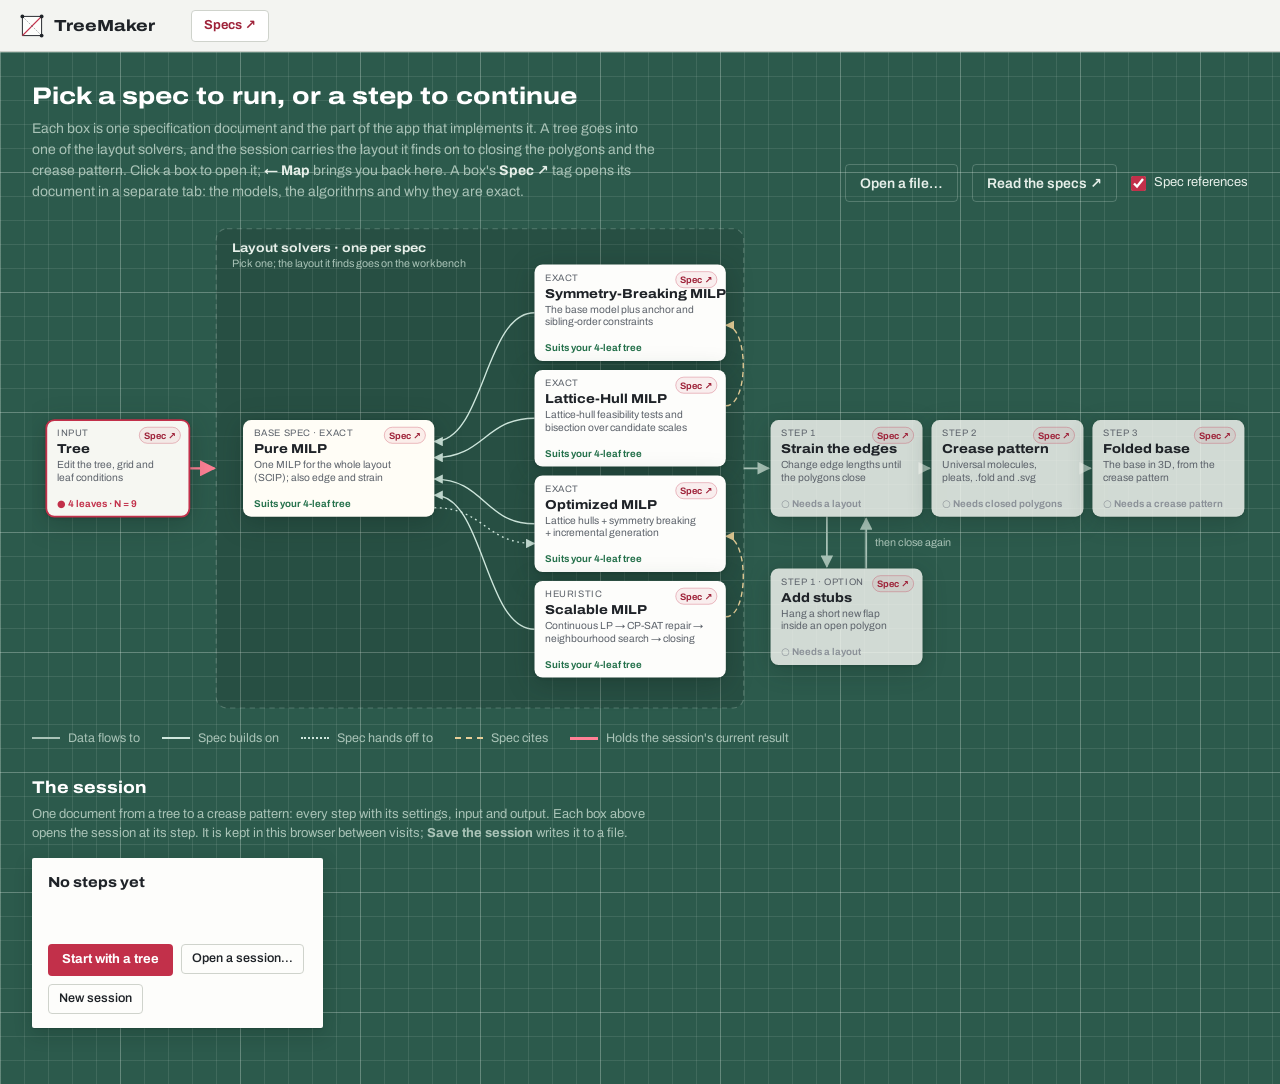
==== src/TreeMaker.Web/wwwroot/index.html @ 070b5aca "Session steps: go back to a result, delete this and below, red no-progress, status on the step cards" ====
<!doctype html>
<html lang="en">
<head>
  <meta charset="utf-8">
  <meta name="viewport" content="width=device-width, initial-scale=1">
  <title>TreeMaker</title>
  <link rel="preconnect" href="https://fonts.googleapis.com">
  <link rel="preconnect" href="https://fonts.gstatic.com" crossorigin>
  <link rel="stylesheet" href="https://fonts.googleapis.com/css2?family=Archivo:wdth,wght@62..125,400..800&display=swap">
  <link rel="stylesheet" href="styles.css?v=20261102o">
</head>
<body data-view="map">
  <!-- ───────────── Top bar: the way back to the map, and where you are ───────────── -->
  <header class="topbar">
    <a class="home" href="#/" title="Back to the map">
      <svg class="mark small" viewBox="0 0 40 40" aria-hidden="true">
        <path d="M4 4h32v32H4z" class="mark-sheet"/>
        <path d="M4 36L36 4" class="mark-crease"/>
        <path d="M4 4l16 16M36 36L20 20" class="mark-crease light"/>
        <circle cx="4" cy="4" r="3.2" class="mark-leaf"/>
        <circle cx="36" cy="36" r="3.2" class="mark-leaf"/>
        <circle cx="36" cy="4" r="3.2" class="mark-leaf"/>
      </svg>
      <span>TreeMaker</span>
    </a>
    <nav class="crumbs" aria-label="Where you are">
      <a id="backToMap" class="back" href="#/">← Map</a>
      <span id="crumbNode" class="crumb-node"></span>
      <a id="crumbSpec" class="spec-link" target="treemaker-specs" hidden>Spec ↗</a>
    </nav>
    <div id="shelf" class="shelf" hidden></div>
    <a id="specsButton" class="specs-button" href="docs.html#/" target="treemaker-specs" title="The specification documents, in their own tab">Specs ↗</a>
  </header>

  <!-- ───────────── The map: every spec and step; pick one ───────────── -->
  <main id="mapView" class="map-view">
    <div class="map-head">
      <div>
        <h1>Pick a spec to run, or a step to continue</h1>
        <p>Each box is one specification document and the part of the app that implements it. A tree goes into one of the layout solvers, and the session carries the layout it finds on to closing the polygons and the crease pattern. Click a box to open it; <b>← Map</b> brings you back here. A box's <b>Spec ↗</b> tag opens its document in a separate tab: the models, the algorithms and why they are exact.</p>
      </div>
      <div class="map-tools">
        <button id="mapOpen" type="button" class="on-mat">Open a file…</button>
        <a id="mapSpecs" class="on-mat button-like" href="docs.html#/" target="treemaker-specs">Read the specs ↗</a>
        <label class="check on-mat-check"><input id="showRefs" type="checkbox" checked> Spec references</label>
      </div>
    </div>
    <div class="map-frame">
      <svg id="mapSvg" class="map-svg" viewBox="0 0 1360 560" role="group" aria-label="Map of the specs and steps"></svg>
    </div>
    <div class="map-legend">
      <span><i class="lg flow"></i>Data flows to</span>
      <span><i class="lg build"></i>Spec builds on</span>
      <span><i class="lg hand"></i>Spec hands off to</span>
      <span><i class="lg cite"></i>Spec cites</span>
      <span><i class="lg held"></i>Holds the session's current result</span>
    </div>
    <section class="bench" aria-labelledby="benchTitle">
      <div class="bench-head">
        <h2 id="benchTitle">The session</h2>
        <p>One document from a tree to a crease pattern: every step with its settings, input and output. Each box above opens the session at its step. It is kept in this browser between visits; <b>Save the session</b> writes it to a file.</p>
      </div>
      <div id="benchCards" class="bench-cards"></div>
    </section>
  </main>

  <!-- ───────────── The workspace: one node of the map ───────────── -->
  <div id="workView" class="app session" hidden>
    <!-- The outline of the session: one line per step; the file holds them all. -->
    <aside class="panel outline-panel">
      <div class="outline">
        <p class="kicker">The session</p>
        <input id="docName" type="text" placeholder="Name this session" aria-label="Session name">
        <div class="row gap-s wrap">
          <button id="docSave" type="button" class="quiet small" title="Save every step, with its settings, input and output, as a .json session file">Save the session</button>
          <button id="stepOpenFile" type="button" class="quiet small" title="Open a session file, a layout file or a tree file (.json)">Open…</button>
          <button id="docNew" type="button" class="quiet small" title="Start a new session from the tree of step 1">New session</button>
        </div>
        <ol id="docOutline" class="outline-list"></ol>
        <p class="hint">Only the last step can be changed. To change an earlier one, delete the steps below it (“Delete this and below”).</p>
      </div>
    </aside>

    <!-- ───────────── The session: every step from the tree to the crease pattern, one document ───────────── -->
    <main class="mat">
      <div class="doc-head">
        <h2>From a tree to a crease pattern</h2>
        <p class="muted">Each step shows its settings, its input and its output (the tree beside the sheet). Earlier steps are frozen; the last one is live.</p>
      </div>
      <ol id="docSteps" class="doc-steps"></ol>

      <!-- The last step: its settings, its input and its live output. -->
      <section id="finalStep" class="doc-step final">
      <header class="brand node-head final-head">
        <span id="finalNo" class="doc-no"></span>
        <div>
          <p id="nodeKicker" class="kicker"></p>
          <h1 id="nodeTitle"></h1>
          <details class="about"><summary>About this step</summary><p id="nodeLede"></p></details>
          <p id="nodeSpec" class="node-spec"></p>
        </div>
        <span id="finalDelete" class="final-delete"></span>
      </header>
        <div id="finalInput" class="final-input"></div>
        <div class="final-config">
          <h3 class="part">Settings</h3>

      <!-- Base model settings: Pure MILP and Symmetry-Breaking MILP. -->
      <section class="block" data-nodes="pure sym">
        <h2>Model</h2>
        <div class="segmented" role="radiogroup" aria-label="Which model to solve">
          <label><input type="radio" name="stage" value="Scale" checked><span>Scale</span></label>
          <label><input type="radio" name="stage" value="Edge"><span>Edge</span></label>
          <label><input type="radio" name="stage" value="Strain"><span>Strain</span></label>
        </div>
        <p class="stage-note" data-for="Scale">Find the largest scale m at which every leaf pair fits. <span class="ref">C:1–C:4</span></p>
        <p class="stage-note" data-for="Edge" hidden>Hold the scale at m₀ and stretch the edges in S as far as they go. <span class="ref">Pure MILP C:5</span></p>
        <p class="stage-note" data-for="Strain" hidden>Reach a target scale m₀ by changing edge lengths as little as possible. <span class="ref">Pure MILP C:6, C:7</span></p>

        <div class="toggles sym-only" data-nodes="sym">
          <div class="toggle locked">
            <input type="checkbox" checked disabled aria-labelledby="symLabel">
            <span><b id="symLabel">Symmetry breaking</b> The anchor leaf in the triangle 0 ≤ y ≤ x ≤ N/2, and interchangeable siblings in order. Same m*, fewer equivalent layouts to search. <span class="ref">C:5, C:6</span></span>
          </div>
        </div>

        <div id="edgeParams" class="fields" hidden>
          <label class="check"><input id="autoScale" type="checkbox" checked> Solve for m* first and use it as m₀</label>
          <label class="field">Fixed scale m₀
            <input id="fixedScale" type="number" min="0" step="0.01" disabled placeholder="From the scale solve">
          </label>
        </div>

        <div id="strainParams" class="fields two" hidden>
          <label class="field">Target scale m₀
            <input id="targetScale" type="number" min="0" step="0.01" value="1.2">
          </label>
          <label class="field">Minimize
            <select id="strainObjective">
              <option value="TotalAbsolute">Total strain Σ|σₑ|</option>
              <option value="LargestAbsolute">Largest strain max|σₑ|</option>
            </select>
          </label>
          <label class="field">Lowest strain σ_min
            <input id="strainMin" type="number" min="-0.99" max="0" step="0.05" value="-0.5">
          </label>
          <label class="field">Highest strain σ_max
            <input id="strainMax" type="number" min="0" step="0.05" value="0.5">
          </label>
        </div>
      </section>

      <!-- Bisection with lattice hulls: Optimized MILP and Lattice-Hull MILP. -->
      <section class="block" data-nodes="optimized hull">
        <h2>Search</h2>
        <p class="stage-note">Finds the largest scale m* by bisection over the candidate scales, testing each with a small lattice-hull model. <span class="ref" id="searchRef">Sections 3 and 5</span></p>
        <h3>Optimizations</h3>
        <div class="toggles">
          <label class="toggle locked">
            <input type="checkbox" checked disabled>
            <span><b>Lattice hulls</b> One binary per hull side instead of one per offset. Always on. <span class="ref">§3</span></span>
          </label>
          <label class="toggle locked">
            <input type="checkbox" checked disabled>
            <span><b>Scale search</b> Bisection over the candidate scales. Always on. <span class="ref">§5</span></span>
          </label>
          <label class="toggle" id="optSymmetryRow">
            <input id="optSymmetry" type="checkbox" checked>
            <span><b>Symmetry breaking</b> Keep one of the 8 rotations and reflections, and one order of identical siblings. <span class="ref" id="optSymmetryRef">§4</span></span>
          </label>
          <label class="toggle">
            <input id="optPairs" type="checkbox" checked>
            <span><b>Pair generation</b> Start with likely-tight pairs; add others only when a layout breaks them. <span class="ref">§6</span></span>
          </label>
          <label class="toggle">
            <input id="optFacets" type="checkbox" checked>
            <span><b>Facet generation</b> Start each pair with an 8-sided inner polygon and grow it as needed. <span class="ref">§6</span></span>
          </label>
          <div class="toggle">
            <input id="optWindows" type="checkbox" checked aria-labelledby="optWindowsLabel">
            <span><b id="optWindowsLabel">Leaf windows</b> Try each test first with every leaf in a box around the last layout. <span class="ref">§6</span>
              <label class="inline-field">Half-width h <input id="optH" type="number" min="0" max="30" step="1" value="2"></label>
            </span>
          </div>
          <label class="toggle">
            <input id="optSeed" type="checkbox" checked>
            <span><b>Border seed</b> Start from leaves spread around the border in tree order, a known lower bound.</span>
          </label>
          <label class="toggle">
            <input id="optCompare" type="checkbox">
            <span><b>Compare with the base model</b> Also solve the base model, to check m* and compare time.</span>
          </label>
        </div>
      </section>

      <!-- The four-stage pipeline: Scalable MILP. -->
      <section class="block" data-nodes="scalable">
        <h2>Search</h2>
        <p class="stage-note">Four stages, each a small model. None of them proves optimality: the result is a good layout, and the only proved bound is m̄. <span class="ref">Sections 3–9</span></p>
        <h3>Stages</h3>
        <div class="toggles">
          <div class="toggle locked">
            <input type="checkbox" checked disabled aria-labelledby="optStage1Label">
            <span><b id="optStage1Label">1. Continuous layout</b> TreeMaker's scale optimization off the grid, by a sequence of LPs. Always on. <span class="ref">§3</span>
              <label class="inline-field">Starts <input id="optStarts" type="number" min="1" max="20" step="1" value="4"></label>
            </span>
          </div>
          <div class="toggle locked">
            <input type="checkbox" checked disabled aria-labelledby="optStage2Label">
            <span><b id="optStage2Label">2. Round and repair</b> The largest scale where a CP-SAT model with every leaf near its rounded point has a layout. Always on. <span class="ref">§5</span>
              <label class="inline-field">Half-width h <input id="optRepairH" type="number" min="1" max="4" step="1" value="1"></label>
            </span>
          </div>
          <div class="toggle">
            <input id="optLns" type="checkbox" checked aria-labelledby="optLnsLabel">
            <span><b id="optLnsLabel">3. Neighbourhood search</b> Aim a little higher; free the leaves that collide there and re-solve. <span class="ref">§6</span>
              <label class="inline-field">Half-width <input id="optLnsH" type="number" min="1" max="6" step="1" value="3"></label>
            </span>
          </div>
          <label class="toggle">
            <input id="optSubtrees" type="checkbox" checked>
            <span><b>Subtree neighbourhoods</b> Also free a whole subtree at a time (the optional decomposition). <span class="ref">§6</span></span>
          </label>
          <label class="toggle">
            <input id="optTight" type="checkbox" checked>
            <span><b>4a. Most tight pairs</b> At the final scale, move leaves by one step to make the most pairs tight, boundary first. <span class="ref">§7</span></span>
          </label>
          <div class="toggle">
            <input id="optClose" type="checkbox" checked aria-labelledby="optCloseLabel">
            <span><b id="optCloseLabel">4b. Close with moving leaves</b> Change edge lengths to close the polygons while leaves may still move one step. <span class="ref">§8</span>
              <label class="inline-field">σ from <input id="optStrainMin" type="number" min="-0.9" max="0" step="0.05" value="-0.3"></label>
              <label class="inline-field">to <input id="optStrainMax" type="number" min="0" max="2" step="0.05" value="0.3"></label>
            </span>
          </div>
        </div>
      </section>

      <section class="block" data-nodes="pure sym hull optimized scalable">
        <details class="solver">
          <summary>Solver settings <span id="solverSummary" class="muted">1% gap, 60 s limit</span></summary>
          <div class="fields three">
            <label class="field">Time limit (s)
              <input id="timeLimit" type="number" min="0" step="1" value="60" placeholder="None">
            </label>
            <label class="field" id="gapField">Relative gap
              <input id="relativeGap" type="number" min="0" step="any" value="0.01">
            </label>
            <label class="field">Threads
              <input id="threads" type="number" min="1" step="1" placeholder="Auto">
            </label>
          </div>
        </details>
      </section>

      <section id="whichBlock" class="block move-block" data-nodes="pure sym hull optimized scalable" hidden>
        <h2>Which leaves</h2>
            <fieldset class="which">
              <legend>Which leaves</legend>
              <label><input type="radio" name="solveWhich" value="all" checked> <b>Solve all leaves</b>, starting from this layout</label>
              <p id="solveWarning" class="warning" hidden>⚠ Solving all leaves can move every leaf. It may make large changes and throw away refinements from earlier steps: where stubs were put, and lengths found by closing.</p>
              <label><input type="radio" name="solveWhich" value="stubs"> <b>Solve just the stubs</b></label>
              <p id="solveStubsNote" class="btn-note"></p>
            </fieldset>
      </section>
      <section class="block move-block" data-nodes="close">
        <h2>Strain the edges</h2>
            <p id="closeValidNote" class="crease-note good" hidden>Every polygon is already valid: nothing to close.</p>
            <div class="close-ways">
              <div class="close-way">
                <h4>Automatic <span class="muted">(recommended)</span></h4>
                <button id="docAuto" type="button" class="primary small-primary ">Find the smallest strain</button>
                <p class="btn-note">Searches for the smallest strain bound ±s that closes every polygon, and strains the edges by it. The leaves and the scale stay; only edge lengths change. <span class="ref" data-doc="closing">A:4</span></p>
              </div>
              <div class="close-or" aria-hidden="true">or</div>
              <div class="close-way">
                <h4>Within bounds you choose</h4>
                <div class="row gap-s">
                  <label class="field">Lowest σ_min <input id="docStrainMin" type="number" min="-0.99" max="0" step="0.05" value="-0.3"></label>
                  <label class="field">Highest σ_max <input id="docStrainMax" type="number" min="0" step="0.05" value="0.3"></label>
                </div>
                <button id="docBounds" type="button" class="quiet small ">Strain within these bounds</button>
                <p class="btn-note">Makes as many pairs tight as these bounds allow, hull sides first. Some polygons may stay open. <span class="ref" data-doc="closing">A:2</span></p>
              </div>
            </div>
            <div class="strain-run">
              <label class="inline-field" title="Each closing solve is a MILP; on big trees the search makes several, so each is given this long">Time limit per closing solve (s) <input id="docStrainLimit" type="number" min="1" step="1" value="20"></label>
              <span id="strainProgress" class="strain-progress" aria-live="polite"></span>
              <button id="strainCancel" type="button" class="quiet small" hidden>Cancel</button>
            </div>
                </section>
      <section class="block move-block stub-block" data-nodes="stubs">
        <h2>Add stubs</h2>
        <p class="btn-note">A stub is a short new flap whose leaf sits inside an open polygon, on a grid point where every pair still fits. The best are tight, or nearly, to three leaves around them, so they split the polygon. Pick a region and a proposal, or click the sheet or a joint on the tree. <span class="ref" data-doc="closing">Section 10</span></p>
        <p id="stubCount" class="stub-count"></p>
        <div class="stub-actions">
          <button id="addStub" type="button" class="primary small-primary" disabled>Add this stub</button>
          <button id="stubEvery" type="button" class="quiet small" title="Adds the best stub that splits a polygon, checks the polygons again, and repeats while one does (up to six)">Add the best stub to each open region</button>
          <button id="removeStub" type="button" class="quiet small" hidden>Remove the last stub</button>
          <button id="bestStub" type="button" class="quiet small" hidden>Best stub here</button>
          <span id="stubName" hidden></span>
        </div>
        <p id="stubState" class="stub-state"></p>
        <div id="stubRegions" class="stub-regions"></div>
        <div id="stubFacts" class="stub-options"></div>
      </section>
      <section class="block move-block" data-nodes="creases">
        <h2>Build the crease pattern</h2>
            <div class="pleat-row">
              <label class="check"><input id="docPleatOn" type="checkbox"> Pleat the flaps to reduce the base's height</label>
              <label class="inline-field">to height (grid units) <input id="docPleatHeight" type="number" min="0.05" step="0.25" value="1" disabled></label>
            </div>
            <button id="docBuild" type="button" class="primary small-primary " disabled>Build the crease pattern</button>
            <p id="docBuildNote" class="btn-note"></p>
            <p class="btn-note">Fills every polygon with Lang's universal molecule (ridges, hinges, gussets), then folds it and checks every facet; the folded base shows below. <span class="ref" data-doc="crease">A:1</span></p>
                </section>
        </div>
      <div class="toolbar">
        <div id="analysis" class="analysis" aria-live="polite"></div>
        <div class="run">
          <span id="status" class="status" role="status">Ready</span>
          <button id="cancel" class="on-mat" type="button" disabled>Cancel</button>
          <button id="solve" class="solve" type="button">Solve <kbd>Ctrl ↵</kbd></button>
        </div>
      </div>
      <div id="analysisError" class="mat-error" hidden></div>

      <!-- Steps: nothing to start from yet. -->
      <section id="needCard" class="slip wide need" hidden>
        <h2 id="needTitle"></h2>
        <p id="needText"></p>
        <div id="needActions" class="row gap-s wrap"></div>
      </section>

        <div class="final-output">
          <h3 id="outputLabel" class="part">Output</h3>
      <div class="stage-area" id="stageArea">
        <!-- One widget: the tree and the sheet side by side, sharing what is selected (linked.js). -->
        <div class="duo">
        <section class="duo-pane duo-tree" aria-label="The tree">
            <div class="block-head">
              <h2>Tree</h2>
              <div class="row gap-s">
                <select id="preset" aria-label="Load a preset tree">
                  <option value="">Load a preset</option>
                  <option value="example">Running example from the specs</option>
                  <option value="star4">Star, 4 equal legs</option>
                  <option value="star5">Star, 5 equal legs</option>
                  <option value="bird">Bird-base–like, 6 leaves (centipede, 3 leg pairs), mirrored</option>
                  <option value="caterpillar">Caterpillar, 6 leaves</option>
                  <option value="centipede2">Centipede, 2 leg pairs (6 nodes), mirrored</option>
                  <option value="centipede4">Centipede, 4 leg pairs (12 nodes), mirrored</option>
                  <option value="centipede5">Centipede, 5 leg pairs (15 nodes), mirrored</option>
                  <option value="centipede6">Centipede, 6 leg pairs (18 nodes), mirrored</option>
                  <option value="centipede8">Centipede, 8 leg pairs (24 nodes), mirrored</option>
                  <option value="beetle">Beetle, 9 leaves (13 nodes), mirrored</option>
                  <option value="deer">Deer with antlers, 12 leaves (17 nodes), mirrored</option>
                  <option value="dragon">Dragon with wings, 14 leaves (19 nodes), mirrored</option>
                  <option value="scorpion">Scorpion, 13 leaves (23 nodes), mirrored</option>
                  <option value="centipede">Centipede with antennae and tail, 18 leaves (25 nodes), mirrored</option>
                  <option value="random25">Random tree, 25 leaves</option>
                  <option value="random50">Random tree, 50 leaves</option>
                  <option value="random100">Random tree, 100 leaves</option>
                </select>
                <button id="clearTree" class="quiet" type="button">Clear</button>
                <button id="openFile" class="quiet" type="button" title="Open a tree file or a solved layout file (.json)">Open…</button>
                <button id="saveTree" class="quiet" type="button" title="Save this tree as a .json tree file">Save tree</button>
              </div>
            </div>
            <div class="tree-stage">
              <div class="tree-tools">
                <span class="chip-label">Drag in</span>
                <button type="button" class="drag-chip" data-chip="leaf" title="Drop on a vertex to add a leaf there, or on an edge to branch from its midpoint"><i class="dot leaf"></i>Leaf</button>
                <button type="button" class="drag-chip" data-chip="joint" title="Drop on an edge to split it in two"><i class="dot"></i>Joint</button>
                <label class="inline-field grid-n" title="The sheet is an N × N grid">Grid N <input id="gridSize" type="number" min="1" max="60" step="1" value="9"></label>
                <span class="spacer"></span>
                <label class="layer" title="A circle round each leaf, of the sheet's radius m·ℓ"><input id="treeCircles" type="checkbox" checked> Leaf circles</label>
                <button id="tidyTree" type="button" class="quiet small" title="Lay the tree out again automatically">Tidy</button>
                <button id="expandTree" type="button" class="quiet small" aria-expanded="false">Enlarge</button>
              </div>
              <svg id="treeView" class="tree-view" role="img" aria-label="Tree editor"></svg>
              <details class="tree-help-box"><summary>How to edit the tree</summary><p id="treeHelp" class="tree-help">Drag vertices to move them, or onto another vertex to re-attach. Click a leaf to pin it to an edge, a corner or the axis, or to mirror it with another leaf. Click a length to edit it, double-click a vertex to rename it.</p></details>
              <div id="treeMessage" class="tree-message" role="status" hidden></div>
              <p id="treeConditions" class="tree-conditions"></p>
              <details class="edge-table">
                <summary>Edit as a table</summary>
                <table class="edges">
                  <thead><tr><th>From</th><th>To</th><th>Length ℓₑ</th><th><abbr title="Stretch set S, used by edge optimization">In S</abbr></th><th><span class="sr">Remove</span></th></tr></thead>
                  <tbody id="edgeRows"></tbody>
                </table>
                <div class="row gap-s add-row">
                  <button id="addEdge" class="quiet" type="button">Add edge</button>
                  <span class="divider" aria-hidden="true"></span>
                  <button id="addLeaf" class="quiet" type="button">Add leaf to</button>
                  <select id="leafParent" aria-label="Vertex the new leaf attaches to"></select>
                </div>
              </details>
              <details class="model-size" aria-live="polite" data-nodes="pure sym hull optimized scalable">
                <summary>Model size <span id="sizeNote" class="muted">known before solving</span></summary>
                <div id="sizeBreakdown" class="size-breakdown"></div>
              </details>
            </div>
            <div id="treeBackdrop" class="tree-backdrop"></div>
            <div id="treeError" class="error" hidden></div>
        </section>
        <figure id="resultCard" class="sheet-wrap duo-pane">
          <div class="layer-bar" role="group" aria-label="What the sheet shows">
            <span class="layer-label">Show</span>
            <label class="layer"><input id="showCircles" type="checkbox" checked> Leaf circles</label>
            <label class="layer"><input id="showAllPairs" type="checkbox"> Every pair</label>
            <label class="layer" data-layer="polygons" hidden><input id="showPolygons" type="checkbox" checked> Polygons</label>
            <label class="layer" data-layer="creases" hidden><input id="showCreases" type="checkbox" checked> Creases</label>
          </div>
          <div class="sheet">
            <svg id="layoutView" class="layout-view" role="img" aria-label="Leaf layout on the grid"></svg>
            <div id="emptySheet" class="empty">
              <p>The leaves land here.</p>
              <p class="muted">Press Solve to place them on the grid.</p>
            </div>
          </div>
          <figcaption class="sheet-controls">
            <button id="saveLayout" type="button" class="on-mat small" disabled title="Save this layout, its scale and edge lengths as a .json layout file">Save layout</button>
            <label id="startRow" class="check" hidden><input id="useStart" type="checkbox" checked> Start the solve from the previous step's layout<span id="startNote" class="muted"></span></label>
            <details class="sheet-key">
              <summary>Key</summary>
            <span class="key"><i class="k-tight"></i>At minimum spacing</span>
            <span class="key"><i class="k-loose"></i>Has slack</span>
            <span id="polyKeys" class="poly-keys" hidden>
              <span class="key"><i class="k-path"></i>Tight path</span>
              <span class="key"><i class="k-face"></i>Valid polygon</span>
              <span class="key"><i class="k-missing"></i>Side to make tight</span>
              <span class="key"><i class="k-open"></i>Needs closing</span>
            </span>
            </details>
            <p id="polyTodo" class="poly-todo" hidden></p>
          </figcaption>
        </figure>
        </div>

      </div>

      <details id="moreResults" class="more-results">
        <summary>Details <span class="muted">the solver's metrics, leaf pairs, traces and edge lengths</span></summary>
        <div class="more-grid">
        <section id="metricsCard" class="slip readout" hidden>
          <div id="metrics" class="metrics"></div>
          <div id="messages"></div>
        </section>
        <section id="traceCard" class="slip wide" hidden>
          <h2><span id="traceTitle"></span> <span id="traceSub" class="muted"></span></h2>
          <svg id="ladder" class="ladder" role="img" aria-label="Trial scales"></svg>
          <div id="ladderKey" class="ladder-key"></div>
          <div class="table-wrap"><table id="traceTable" class="data"></table></div>
          <details class="rounds" id="roundsBox">
            <summary>Every solve <span id="roundCount" class="muted"></span></summary>
            <div class="table-wrap"><table id="roundTable" class="data"></table></div>
          </details>
        </section>
        <section id="pairsCard" class="slip" hidden>
          <h2>Leaf pairs <span id="pairsNote" class="muted">tightest first</span></h2>
          <div class="table-wrap"><table id="pairsTable" class="data"></table></div>
        </section>
        <section id="hullCard" class="slip" hidden>
          <h2 id="hullTitle"></h2>
          <label class="field hull-pick" id="hullPick">Leaf pair <select id="hullPair"></select></label>
          <svg id="hullView" class="hull-view" role="img" aria-label="Hull or continuous layout view"></svg>
          <div id="hullKey" class="hull-key"></div>
          <p id="hullNote" class="hull-note"></p>
        </section>
        <section id="edgesCard" class="slip" hidden>
          <h2>Edge lengths</h2>
          <div class="table-wrap"><table id="edgesTable" class="data"></table></div>
        </section>
        </div>
      </details>
      <div class="tables">
        <section id="creaseCard" class="slip wide crease" hidden>
          <div class="crease-head">
            <h2>Toward a crease pattern</h2>
            <span id="creaseStatus" class="crease-status"></span>
          </div>
          <p class="crease-lede">A crease pattern needs the tight paths to divide the leaves' outline into convex polygons with no leaf inside. Three steps, in order:</p>
          <div class="crease-check crease-step" data-step="1">
            <h3><span class="step-no">1</span> Check the layout <span id="stepCheckState" class="step-state"></span></h3>
            <p class="hint">Runs by itself after every solve. The sheet above marks what still needs closing: dashed red for hull sides that aren't tight paths yet, hatching for polygons that aren't valid and for outline not yet covered.</p>
            <p id="creaseSummary" class="crease-summary"></p>
            <ul id="creaseIssues" class="crease-issues"></ul>
            <div class="crease-controls">
              <div id="creaseViews" class="crease-views" hidden role="group" aria-label="Which edge lengths the polygons use">
                <button type="button" class="quiet small" data-view="before" aria-pressed="true" title="The polygons with the edge lengths the layout was solved with">Solver's lengths</button>
                <button type="button" class="quiet small" data-view="after" aria-pressed="false" title="The polygons with the strained edge lengths that closing found; the leaves stay put">Closed lengths</button>
                <span class="btn-note">Same leaves, two sets of edge lengths: the solver's, or the strained ones closing found. Step 3 builds from the one shown.</span>
              </div>
            </div>
          </div>
          <div class="crease-complete crease-step" data-step="2">
            <h3><span class="step-no">2</span> Close the polygons <span id="stepCloseState" class="step-state"></span></h3>
            <p class="hint">Keeps every leaf where it is and the scale fixed, and stretches or shrinks edges (strain σ) until the open pairs become tight paths. Choose one way.</p>
            <p id="closeSkip" class="crease-note good" hidden>Nothing to close: every polygon is already valid. Go on to step 3.</p>
            <div class="close-ways">
              <div class="close-way">
                <h4>Automatic <span class="muted">(recommended)</span></h4>
                <button id="findStrain" type="button" class="primary small-primary">Find the strain needed and close</button>
                <p class="btn-note">Searches for the smallest strain bound ±s that closes every polygon, closes them with it, and fills in the bounds on the right.</p>
              </div>
              <div class="close-or" aria-hidden="true">or</div>
              <div class="close-way">
                <h4>Within bounds you choose</h4>
                <div class="row gap-s">
                  <label class="field">Lowest σ_min <input id="strainMinC" type="number" min="-0.99" max="0" step="0.05" value="-0.3"></label>
                  <label class="field">Highest σ_max <input id="strainMaxC" type="number" min="0" step="0.05" value="0.3"></label>
                </div>
                <button id="completeButton" type="button" class="quiet small">Close within these bounds</button>
                <p class="btn-note">Makes as many pairs tight as these bounds allow, hull sides first, then the least total strain. Some polygons may stay open if the bounds are too tight.</p>
              </div>
            </div>
            <div id="completionOut"></div>
          </div>
          <div class="crease-build crease-step" data-step="3">
            <h3><span class="step-no">3</span> Build the crease pattern <span id="stepBuildState" class="step-state"></span></h3>
            <p class="hint"><span id="creaseLengths"></span></p>
            <div class="pleat-row">
              <label class="check"><input id="pleatOn" type="checkbox"> Pleat the flaps to reduce the base's height</label>
              <label class="inline-field">to height (grid units) <input id="pleatHeight" type="number" min="0.05" step="0.25" value="1" disabled></label>
              <span class="hint">Alternating valley and mountain folds along elevation contours; 1 grid unit gives box-pleating-style pleats.</span>
            </div>
            <div class="row gap-s wrap">
              <button id="buildCreases" type="button" class="primary small-primary" disabled>Build the crease pattern</button>
              <button id="downloadFold" type="button" class="quiet small" disabled>Download .fold</button>
              <button id="downloadSvg" type="button" class="quiet small" disabled>Download .svg</button>
            </div>
            <p class="btn-note">Fills every polygon with Lang's universal molecule (ridges where the polygon shrinks, hinges at the tree's internal nodes, gussets where it splits), then folds the result and checks every facet.</p>
            <div id="creaseOut"></div>
          </div>
        </section>
        <section id="foldCard" class="slip wide fold" hidden>
          <div class="crease-head">
            <h2>Folded base</h2>
            <span class="muted">Every facet stands over its tree edge, at its height above the axis</span>
          </div>
          <div class="fold-tools">
            <button id="foldThree" type="button" class="quiet small">Three-quarter</button>
            <button id="foldTop" type="button" class="quiet small">From above</button>
            <button id="foldSide" type="button" class="quiet small">From the side</button>
            <label class="check"><input id="foldXray" type="checkbox" checked> X-ray</label>
            <span class="hint">Drag to turn.</span>
          </div>
          <canvas id="foldCanvas" class="fold-canvas" aria-label="The folded base in 3D"></canvas>
          <p id="foldNote" class="hint"></p>
        </section>
      </div>
        </div>
        <div id="finalNotes" class="final-notes"></div>
      </section>

      <!-- What can follow the last step. -->
      <section id="nextMenu" class="next-menu" hidden>
        <h2>Next step</h2>
        <p id="nextIntro" class="muted"></p>
        <div id="nextMoves" class="next-moves"></div>
      <!-- Tree node: which solver to send the tree to. -->
      <section id="pickCard" class="slip wide pick" hidden>
        <h2>Send this tree to a layout solver</h2>
        <p class="hint">Each solver is one spec. The faster ones handle bigger trees; the exact ones prove the best scale.</p>
        <div id="pickList" class="pick-list"></div>
      </section>

      </section>
    </main>
  </div>

  <input id="fileInput" type="file" accept=".json,application/json" hidden>

  <script src="nodes.js?v=20261102o"></script>
  <script src="workbench.js?v=20261102o"></script>
  <script src="tree-editor.js?v=20261102o"></script>
  <script src="polygons.js?v=20261102o"></script>
  <script src="stubs.js?v=20261102o"></script>
  <script src="workflow.js?v=20261102o"></script>
  <script src="linked.js?v=20261102o"></script>
  <script src="folded.js?v=20261102o"></script>
  <script src="files.js?v=20261102o"></script>
  <script src="solvers.js?v=20261102o"></script>
  <script src="map.js?v=20261102o"></script>
  <script src="specs.js?v=20261102o"></script>
  <script src="app.js?v=20261102o"></script>
</body>
</html>
---- src/TreeMaker.Web/wwwroot/styles.css ----
/* TreeMaker — paper on a cutting mat.
   The map is the mat with one slip of paper per spec and step. In a node, the sidebar is the notebook; the main
   area is the green self-healing mat, and every result (the layout sheet, the readout, the tables) is a piece of
   paper lying on it. The top bar leads back to the map and shows the workbench. */

:root {
  --mat: #2c5a4c;          /* cutting-mat green */
  --mat-deep: #234a3e;
  --mat-line: rgba(232, 244, 236, .10);
  --mat-line-strong: rgba(232, 244, 236, .22);
  --mat-ink: #e6efe9;      /* text on the mat */
  --mat-ink-soft: #a9c3b7;

  --paper: #fdfdfb;
  --panel: #f3f4f1;
  --ink: #1f2328;          /* sumi */
  --ink-soft: #5d636b;
  --rule: #d9dcd6;
  --field: #ffffff;

  --beni: #c2304a;         /* safflower red: tight pairs and the Solve action */
  --beni-deep: #9e2239;
  --beni-wash: rgba(194, 48, 74, .07);
  --grid: #dfe5ea;         /* printed grid on the sheet */
  --good: #23704a;
  --bad: #b3261e;

  --topbar: 52px;
  --font: "Archivo", system-ui, -apple-system, "Segoe UI", sans-serif;
  --shadow: 0 1px 1px rgba(10, 30, 22, .18), 0 6px 18px rgba(10, 30, 22, .22);
}

* { box-sizing: border-box; }
[hidden] { display: none !important; }

html, body { height: 100%; }
body {
  margin: 0;
  background: var(--mat);
  color: var(--ink);
  font: 400 14px/1.5 var(--font);
  font-variant-numeric: tabular-nums;
  -webkit-font-smoothing: antialiased;
}

.app {
  display: grid;
  grid-template-columns: 600px minmax(0, 1fr);
  min-height: calc(100vh - var(--topbar));
}

/* ───────────── Sidebar ───────────── */

.panel {
  background: var(--panel);
  border-right: 1px solid #c9cdc6;
  height: calc(100vh - var(--topbar));
  overflow-y: auto;
  position: sticky;
  top: var(--topbar);
  padding-bottom: 40px;
}

.brand {
  display: flex;
  gap: 14px;
  align-items: center;
  padding: 22px 24px 18px;
}
.mark { width: 40px; height: 40px; flex: none; overflow: visible; }
.mark-sheet { fill: var(--paper); stroke: var(--ink); stroke-width: 1.6; }
.mark-crease { stroke: var(--beni); stroke-width: 2.2; }
.mark-crease.light { stroke: var(--ink-soft); stroke-width: 1; stroke-dasharray: 2.5 2.5; }
.mark-leaf { fill: var(--ink); }
.brand h1 {
  margin: 0;
  font-size: 19px;
  line-height: 1.15;
  font-weight: 760;
  font-stretch: 118%;
  letter-spacing: -.01em;
}
.brand p { margin: 2px 0 0; color: var(--ink-soft); font-size: 13px; }

.block { padding: 18px 24px 20px; border-top: 1px solid var(--rule); }
.block h2 {
  margin: 0 0 10px;
  font-size: 15px;
  font-weight: 700;
  font-stretch: 112%;
}
.block h3 { margin: 18px 0 2px; font-size: 13.5px; font-weight: 650; }
.block-head { display: flex; align-items: center; justify-content: space-between; gap: 10px; margin-bottom: 10px; }
.block-head h2 { margin: 0; }

.hint { margin: 0 0 10px; color: var(--ink-soft); font-size: 12.5px; }
.muted { color: var(--ink-soft); }
.sr { position: absolute; width: 1px; height: 1px; overflow: hidden; clip: rect(0 0 0 0); }

.row { display: flex; align-items: center; }
.gap-s { gap: 8px; }
.add-row { margin-top: 8px; flex-wrap: wrap; }
.divider { width: 1px; height: 18px; background: var(--rule); }

/* Fields */
input, select, button { font: inherit; color: inherit; }
input[type="number"], input[type="text"], select {
  height: 32px;
  border: 1px solid #cfd3cc;
  border-radius: 4px;
  padding: 0 8px;
  background: var(--field);
  min-width: 0;
  transition: border-color .12s, box-shadow .12s;
}
select { padding-right: 4px; }
input:hover, select:hover { border-color: #aeb4ab; }
input:focus-visible, select:focus-visible, button:focus-visible, .segmented input:focus-visible + span, summary:focus-visible {
  outline: none;
  border-color: var(--ink);
  box-shadow: 0 0 0 3px rgba(31, 35, 40, .16);
}
input:disabled { background: #eceee9; color: var(--ink-soft); }
input.invalid { border-color: var(--bad); box-shadow: 0 0 0 3px rgba(179, 38, 30, .12); }
input[type="checkbox"], input[type="radio"] { accent-color: var(--beni); width: 15px; height: 15px; margin: 0; }

.fields { display: grid; gap: 12px; margin-top: 14px; }
.fields.two { grid-template-columns: 1fr 1fr; }
.fields.three { grid-template-columns: repeat(3, 1fr); }
.fields > * { min-width: 0; }
.field { display: flex; flex-direction: column; gap: 4px; font-size: 12.5px; color: var(--ink-soft); font-weight: 500; }
.field input, .field select { width: 100%; color: var(--ink); font-weight: 400; }
#gridSize { width: 96px; }
.check { display: flex; align-items: center; gap: 8px; font-size: 13px; cursor: pointer; }

/* Buttons */
button { cursor: pointer; border-radius: 4px; }
button:disabled { cursor: default; opacity: .45; }
button.quiet {
  height: 32px;
  padding: 0 12px;
  border: 1px solid #cfd3cc;
  background: var(--paper);
  font-weight: 550;
  font-size: 13px;
}
button.quiet:hover:not(:disabled) { border-color: var(--ink); }
button.icon {
  width: 26px; height: 26px;
  border: 0;
  background: transparent;
  color: var(--ink-soft);
  font-size: 17px;
  line-height: 1;
}
button.icon:hover { color: var(--bad); background: rgba(179, 38, 30, .08); }

/* Model selector */
.segmented {
  display: grid;
  grid-template-columns: repeat(3, 1fr);
  background: #e3e6e0;
  border-radius: 6px;
  padding: 3px;
  gap: 3px;
}
.segmented label { position: relative; }
.segmented input { position: absolute; opacity: 0; inset: 0; width: 100%; height: 100%; cursor: pointer; }
.segmented span {
  display: block;
  text-align: center;
  padding: 6px 0;
  border-radius: 4px;
  font-weight: 600;
  font-stretch: 108%;
  color: var(--ink-soft);
  border: 1px solid transparent;
  transition: background .15s, color .15s;
}
.segmented input:checked + span { background: var(--paper); color: var(--ink); box-shadow: 0 1px 2px rgba(0, 0, 0, .12); }
.stage-note { margin: 10px 0 0; font-size: 13px; }
.ref { color: var(--ink-soft); font-size: 12px; white-space: nowrap; margin-left: 4px; }

details.solver { margin-top: 16px; }
details.solver summary { cursor: pointer; font-size: 13px; font-weight: 600; color: var(--ink-soft); border-radius: 3px; }
details.solver[open] summary { margin-bottom: 4px; }

/* Edge and condition tables */
table { border-collapse: collapse; width: 100%; }
table.edges th, table.conditions th {
  text-align: left;
  font-weight: 500;
  color: var(--ink-soft);
  font-size: 12px;
  padding: 4px 3px;
}
table.edges td, table.conditions td { padding: 2px 3px; }
table.edges input[type="text"], table.edges input[type="number"] { width: 100%; }
table.edges th:nth-child(4), table.edges td:nth-child(4) { text-align: center; width: 40px; }
table.edges td:nth-child(5) { width: 30px; }
table.edges abbr { text-decoration: none; }
table.conditions td:first-child { font-weight: 650; width: 40px; }
table.conditions select { width: 100%; }
table.conditions input { width: 100%; min-width: 40px; }
table.conditions td:nth-child(3), table.conditions td:nth-child(4) { width: 58px; }

/* Tree editor */
.tree-stage { position: relative; display: flex; flex-direction: column; gap: 8px; margin-bottom: 12px; }
.tree-tools { display: flex; align-items: center; gap: 6px; flex-wrap: wrap; }
.tree-tools .spacer { flex: 1; }
.chip-label { font-size: 12.5px; color: var(--ink-soft); margin-right: 2px; }
.drag-chip {
  display: inline-flex; align-items: center; gap: 7px;
  height: 30px; padding: 0 12px 0 10px;
  border: 1px dashed #9aa19a; border-radius: 15px;
  background: var(--paper);
  font-weight: 600; font-size: 13px;
  cursor: grab; touch-action: none; user-select: none;
}
.drag-chip:hover { border-style: solid; border-color: var(--ink); }
.drag-chip.lifted { cursor: grabbing; border-style: solid; border-color: var(--beni); box-shadow: 0 4px 12px rgba(0, 0, 0, .15); }
.dot { width: 11px; height: 11px; border-radius: 50%; border: 1.8px solid var(--ink); background: var(--paper); display: inline-block; }
.dot.leaf { background: var(--ink); }
button.small { height: 30px; padding: 0 10px; font-size: 12.5px; }

.tree-view {
  width: 100%;
  height: 600px;
  display: block;
  border-radius: 4px;
  background-color: var(--paper);
  background-image: radial-gradient(circle, #dfe3dc 1px, transparent 1.3px);
  background-size: 20px 20px;
  border: 1px solid var(--rule);
  touch-action: none;
  user-select: none;
}
.tree-view .edge { stroke: var(--ink); stroke-width: 2.4; stroke-linecap: round; pointer-events: none; }
.tree-view .edge.stretch { stroke: var(--beni); stroke-dasharray: 8 5; stroke-width: 3; }
.tree-view .edge.target { stroke: var(--beni); stroke-width: 6; stroke-opacity: .55; stroke-dasharray: none; }
.tree-view .edge-hit { stroke: transparent; stroke-width: 16; cursor: pointer; }
.tree-view .edge-hit:hover { stroke: rgba(194, 48, 74, .10); }
.tree-view .edge-label {
  font-size: 12px; font-weight: 600; fill: var(--ink-soft); cursor: text;
  paint-order: stroke; stroke: var(--paper); stroke-width: 5px; stroke-linejoin: round;
}
.tree-view .edge-label:hover { fill: var(--beni); }
.tree-view .vertex-group { cursor: grab; }
.tree-view .vertex-group.dragged { cursor: grabbing; }
.tree-view .vertex-hit { fill: transparent; }
.tree-view .vertex-group:hover .vertex-hit { fill: rgba(31, 35, 40, .06); }
.tree-view .vertex-group.target .vertex-hit { fill: rgba(194, 48, 74, .16); stroke: var(--beni); stroke-width: 1.5; }
.tree-view .vertex-group.dragged .vertex { filter: drop-shadow(0 3px 4px rgba(0, 0, 0, .3)); }
.tree-view .vertex { fill: var(--paper); stroke: var(--ink); stroke-width: 1.8; }
.tree-view .vertex.leaf { fill: var(--ink); }
.tree-view .vertex.ghost { opacity: .6; pointer-events: none; }
.tree-view .vertex-label {
  font-size: 14px; font-weight: 750; pointer-events: none;
  paint-order: stroke; stroke: var(--paper); stroke-width: 5px; stroke-linejoin: round;
}
.tree-view .canvas-hint { font-size: 14px; fill: var(--ink-soft); }
.tree-view .bin rect { fill: #f7e6e8; stroke: var(--beni); stroke-dasharray: 4 3; }
.tree-view .bin text { font-size: 12.5px; font-weight: 600; fill: var(--beni-deep); }
.tree-view .bin.target rect { fill: var(--beni); stroke-dasharray: none; }
.tree-view .bin.target text { fill: #fff; }

/* Leaf conditions on the drawing: tags, mirror links, picking a partner, and the leaf menu (tree-editor.js). */
.tree-view .mirror-link { stroke: var(--beni); stroke-width: 1.6; stroke-dasharray: 2 5; stroke-linecap: round; opacity: .75; }
.tree-view .cond-tag { pointer-events: none; }
.tree-view .cond-tag rect { fill: #fff3d6; stroke: #c9a34a; stroke-width: 1; }
.tree-view .cond-tag text { font-size: 10.5px; font-weight: 650; fill: #6b4e0e; }
.tree-view .vertex-group.pickable { cursor: pointer; }
.tree-view .vertex-group.pickable .vertex-hit { fill: rgba(194, 48, 74, .08); stroke: var(--beni); stroke-width: 1; stroke-dasharray: 3 3; }
.tree-view .vertex-group.pickable:hover .vertex-hit { fill: rgba(194, 48, 74, .2); stroke-dasharray: none; }
.tree-view .vertex-group.pick-from .vertex-hit { fill: rgba(194, 48, 74, .22); stroke: var(--beni); stroke-width: 2; }

.leaf-menu {
  position: absolute; z-index: 4; width: 236px; padding: 10px 12px 12px;
  background: var(--field); border: 1px solid #c9cdc6; border-radius: 8px;
  box-shadow: 0 8px 24px rgba(10, 30, 22, .22); font-size: 12.5px;
}
.lm-head { display: flex; align-items: center; gap: 8px; margin-bottom: 4px; }
.lm-head b { font-size: 14px; }
.lm-now { flex: 1; color: var(--ink-soft); }
.lm-close { border: 0; background: none; font-size: 13px; cursor: pointer; color: var(--ink-soft); padding: 2px 4px; }
.lm-label { margin: 8px 0 5px; font-size: 10.5px; font-weight: 700; text-transform: uppercase; letter-spacing: .06em; color: var(--ink-soft); }
.lm-sheet {
  display: grid; grid-template-columns: 26px 1fr 26px; grid-template-rows: 26px 46px 26px;
  width: 132px; margin: 0 auto 4px; position: relative;
}
.lm-sheet::before { content: ""; position: absolute; inset: 12px; border: 1.5px solid var(--ink); border-radius: 2px; background: var(--paper); }
.leaf-menu .lm-pin { position: relative; z-index: 1; border: 0; background: none; box-shadow: none; height: auto; min-height: 0; cursor: pointer; padding: 0; display: grid; place-items: center; }
.lm-pin::after { content: ""; background: #b9beb7; transition: background .1s; }
.lm-pin.corner::after { width: 12px; height: 12px; border-radius: 50%; }
.lm-pin.edge.p1::after, .lm-pin.edge.p7::after { width: 34px; height: 6px; border-radius: 3px; }
.lm-pin.edge.p3::after, .lm-pin.edge.p5::after { width: 6px; height: 26px; border-radius: 3px; }
.lm-pin.free { font-size: 11px; color: var(--ink-soft); font-weight: 600; }
.lm-pin.free::after { display: none; }
.lm-pin:hover::after, .lm-pin:focus-visible::after { background: var(--beni); }
.lm-pin[aria-pressed="true"]::after { background: var(--ink); }
.lm-pin.free[aria-pressed="true"] { color: var(--ink); text-decoration: underline; }
.lm-row { display: flex; align-items: center; gap: 6px; margin-top: 6px; }
.lm-row input { width: 46px; height: 28px; }
.lm-btn {
  height: 28px; padding: 0 9px; border-radius: 4px; border: 1px solid #cfd3cc; background: var(--paper);
  font-size: 12.5px; font-weight: 600; cursor: pointer; white-space: nowrap;
}
.lm-btn:hover:not(:disabled) { border-color: var(--ink); }
.lm-btn[aria-pressed="true"] { border-color: var(--ink); background: #fff3d6; }
.lm-btn:disabled { opacity: .5; cursor: not-allowed; }
.lm-pair { flex: 1; font-weight: 650; }
.tree-help { margin: 0; font-size: 12px; color: var(--ink-soft); line-height: 1.45; }
.tree-message { font-size: 12.5px; color: var(--ink); background: #e8ece6; border-radius: 3px; padding: 5px 9px; }

.inline-edit {
  position: absolute;
  transform: translate(-50%, -50%);
  width: 84px;
  height: 30px !important;
  z-index: 3;
  border: 1.5px solid var(--beni) !important;
  box-shadow: 0 4px 14px rgba(0, 0, 0, .18);
  text-align: center;
  font-weight: 600;
}

/* Enlarged editor */
.tree-backdrop { display: none; }
body.tree-expanded .tree-backdrop {
  display: block; position: fixed; inset: 0; z-index: 40;
  background: rgba(20, 40, 33, .55);
}
.tree-stage.expanded {
  position: fixed;
  inset: 28px;
  z-index: 50;
  margin: 0;
  padding: 16px 18px;
  background: var(--panel);
  border-radius: 8px;
  box-shadow: 0 20px 60px rgba(0, 0, 0, .35);
}
.tree-stage.expanded .tree-view { flex: 1; height: auto; min-height: 0; }
.tree-stage.expanded .tree-view .vertex-label { font-size: 17px; }
.tree-stage.expanded .tree-view .edge-label { font-size: 14px; }
.tree-stage.expanded .tree-help { font-size: 13px; }
.tree-stage .inline-edit { margin-top: 0; }

details.edge-table { margin-top: 4px; }
details.edge-table summary { cursor: pointer; font-size: 13px; font-weight: 600; color: var(--ink-soft); margin-bottom: 8px; border-radius: 3px; }

.mirror-list { display: flex; flex-wrap: wrap; gap: 6px; margin-bottom: 10px; }
.mirror-list > .muted { font-size: 13px; }
.chip {
  display: inline-flex; align-items: center; gap: 2px;
  border: 1px solid #cfd3cc; border-radius: 4px;
  padding: 1px 2px 1px 9px;
  background: var(--paper);
  font-weight: 600;
}
.chip button { border: 0; background: transparent; padding: 0 6px; color: var(--ink-soft); font-size: 15px; }
.chip button:hover { color: var(--bad); }

.error { color: var(--bad); margin: -2px 0 10px; font-size: 13px; white-space: pre-wrap; }

/* ───────────── The mat ───────────── */

.mat {
  min-width: 0;
  padding: 0 32px 48px;
  background-color: var(--mat);
  background-image:
    linear-gradient(var(--mat-line-strong) 1px, transparent 1px),
    linear-gradient(90deg, var(--mat-line-strong) 1px, transparent 1px),
    linear-gradient(var(--mat-line) 1px, transparent 1px),
    linear-gradient(90deg, var(--mat-line) 1px, transparent 1px);
  background-size: 120px 120px, 120px 120px, 24px 24px, 24px 24px;
  background-position: -1px -1px;
  color: var(--mat-ink);
}

.toolbar {
  position: sticky;
  top: var(--topbar);
  z-index: 5;
  display: flex;
  align-items: center;
  justify-content: space-between;
  gap: 20px;
  flex-wrap: wrap;
  margin: 0 -32px 24px;
  padding: 14px 32px;
  background: rgba(35, 74, 62, .94);
  backdrop-filter: blur(6px);
  border-bottom: 1px solid rgba(0, 0, 0, .18);
}

.analysis { display: flex; flex-wrap: wrap; gap: 6px 26px; align-items: baseline; }
.stat { display: flex; flex-direction: column; }
.stat .k { font-size: 11.5px; color: var(--mat-ink-soft); }
.stat .v { font-size: 18px; font-weight: 650; font-stretch: 110%; line-height: 1.2; color: #fff; }
.stat .v small { font-size: 11.5px; font-weight: 400; color: var(--mat-ink-soft); font-stretch: 100%; margin-left: 2px; }

.run { display: flex; align-items: center; gap: 10px; margin-left: auto; }
.status { color: var(--mat-ink-soft); font-size: 13px; min-width: 0; }
.status.running::before {
  content: "";
  display: inline-block;
  width: 10px; height: 10px;
  margin-right: 7px;
  border-radius: 50%;
  border: 2px solid var(--mat-ink);
  border-right-color: transparent;
  animation: spin .8s linear infinite;
  vertical-align: -1px;
}
.status.error { color: #ffb4b0; }
@keyframes spin { to { transform: rotate(360deg); } }

button.on-mat {
  height: 38px;
  padding: 0 14px;
  border: 1px solid var(--mat-line-strong);
  background: transparent;
  color: var(--mat-ink);
  font-weight: 600;
}
button.on-mat:hover:not(:disabled) { border-color: var(--mat-ink); }

button.solve {
  height: 38px;
  padding: 0 14px 0 20px;
  border: 0;
  background: var(--beni);
  color: #fff;
  font-weight: 700;
  font-stretch: 112%;
  font-size: 15px;
  display: inline-flex;
  align-items: center;
  gap: 10px;
  box-shadow: 0 2px 0 var(--beni-deep), 0 4px 12px rgba(0, 0, 0, .22);
  transition: transform .08s, box-shadow .08s, background .15s;
}
button.solve:hover:not(:disabled) { background: #cf3854; }
button.solve:active:not(:disabled) { transform: translateY(2px); box-shadow: 0 0 0 var(--beni-deep), 0 2px 6px rgba(0, 0, 0, .2); }
button.solve:focus-visible { box-shadow: 0 0 0 3px #fff, 0 0 0 5px var(--beni); }
kbd {
  font: 500 11px var(--font);
  padding: 2px 5px;
  border-radius: 3px;
  background: rgba(255, 255, 255, .16);
  color: rgba(255, 255, 255, .85);
}

.mat-error {
  margin: -8px 0 20px;
  padding: 10px 14px;
  border-left: 3px solid #ffb4b0;
  background: rgba(0, 0, 0, .18);
  color: #ffe1de;
  white-space: pre-wrap;
  font-size: 13.5px;
}

.stage-area {
  display: grid;
  grid-template-columns: minmax(0, 1fr) minmax(280px, 340px);
  gap: 28px;
  align-items: start;
}

/* The sheet: a square of paper with one dog-eared corner. */
.sheet-wrap { margin: 0; min-width: 0; }
.sheet {
  position: relative;
  width: 100%;
  max-width: 720px;
  aspect-ratio: 1 / 1;
  margin: 0 auto;
  background:
    linear-gradient(225deg, transparent 0 18px, var(--paper) 18px) ;
  filter: drop-shadow(0 1px 1px rgba(10, 30, 22, .25)) drop-shadow(0 10px 22px rgba(10, 30, 22, .28));
  color: var(--ink);
}
.sheet::after {
  /* the folded-over corner */
  content: "";
  position: absolute;
  top: 0; right: 0;
  width: 26px; height: 26px;
  background: linear-gradient(225deg, transparent 0 50%, #e6e8e2 50%, #d4d8d0 100%);
}
.layout-view { position: absolute; inset: 0; width: 100%; height: 100%; display: block; }
.layout-view .grid-line { stroke: var(--grid); stroke-width: 1; }
.layout-view .grid-border { fill: none; stroke: var(--ink); stroke-width: 1.6; }
.layout-view .axis-label { font-size: 10.5px; fill: #8b9198; }
.layout-view .sym-axis { stroke: var(--ink-soft); stroke-dasharray: 2 5; stroke-width: 1.2; }
.pair { stroke-linecap: round; }
.pair.tight { stroke: var(--beni); stroke-width: 3; }
.pair.loose { stroke: #9aa0a6; stroke-width: 1.1; stroke-dasharray: 4 4; }
.leaf-circle { fill: rgba(31, 35, 40, .035); stroke: #7b8189; stroke-width: 1; stroke-dasharray: 2 3; }
.layout-view .leaf { fill: var(--ink); stroke: var(--paper); stroke-width: 2.5; }
.layout-view .leaf-label { font-size: 15px; font-weight: 750; fill: var(--ink); paint-order: stroke; stroke: var(--paper); stroke-width: 5px; }

.empty {
  position: absolute;
  inset: 0;
  display: grid;
  place-content: center;
  text-align: center;
  padding: 24px;
}
.empty p { margin: 0; }
.empty p:first-child { font-size: 24px; font-weight: 700; font-stretch: 120%; letter-spacing: -.01em; }
.empty .muted { margin-top: 6px; }

/* The one orchestrated moment: leaves set down, then the tight creases draw in. */
.sheet.fresh .leaf, .sheet.fresh .leaf-label { animation: settle .38s cubic-bezier(.2, .9, .3, 1.3) both; animation-delay: calc(var(--i, 0) * 45ms); transform-box: fill-box; transform-origin: center; }
.sheet.fresh .pair.tight { stroke-dasharray: var(--len) var(--len); stroke-dashoffset: var(--len); animation: crease .55s ease-out .25s forwards; }
.sheet.fresh .leaf-circle { animation: fade .5s ease-out .15s both; }
@keyframes settle { from { opacity: 0; transform: scale(.2); } to { opacity: 1; transform: scale(1); } }
@keyframes crease { to { stroke-dashoffset: 0; } }
@keyframes fade { from { opacity: 0; } }
@media (prefers-reduced-motion: reduce) {
  .sheet.fresh * { animation: none !important; stroke-dashoffset: 0 !important; }
  .status.running::before { animation: none; }
}

.sheet-controls {
  display: flex;
  flex-wrap: wrap;
  gap: 8px 20px;
  justify-content: center;
  align-items: center;
  margin: 18px auto 0;
  max-width: 720px;
  color: var(--mat-ink);
  font-size: 13px;
}
.sheet-controls .check { color: var(--mat-ink); }
.key { display: inline-flex; align-items: center; gap: 7px; color: var(--mat-ink-soft); }
.key i { display: inline-block; width: 26px; height: 0; }
.k-tight { border-top: 3px solid #ff8095; }
.k-loose { border-top: 1.5px dashed var(--mat-ink-soft); }

/* Slips of paper: readout and tables */
.slip {
  background: var(--paper);
  color: var(--ink);
  border-radius: 2px;
  box-shadow: var(--shadow);
  padding: 18px 20px;
  min-width: 0;
}
.slip h2 { margin: 0 0 12px; font-size: 15px; font-weight: 700; font-stretch: 112%; }
.slip h2 .muted { font-weight: 400; font-size: 12.5px; font-stretch: 100%; margin-left: 6px; }

.readout { position: sticky; top: calc(92px + var(--topbar)); padding: 6px 20px 16px; }
.metrics { display: flex; flex-direction: column; }
.metric-group { padding: 12px 0 10px; border-bottom: 1px solid var(--rule); }
.metric-group:last-child { border-bottom: 0; }
.metric-group h3 { margin: 0 0 6px; font-size: 13.5px; font-weight: 700; font-stretch: 110%; }
.metric-group dl { margin: 0; display: grid; grid-template-columns: 1fr auto; gap: 3px 12px; font-size: 13px; }
.metric-group dt { color: var(--ink-soft); }
.metric-group dd { margin: 0; text-align: right; font-weight: 550; }
.metric-group:first-child dl > dd:nth-of-type(2) { font-size: 20px; font-weight: 700; font-stretch: 112%; color: var(--beni); line-height: 1.2; }

.badge {
  display: inline-flex; align-items: center; gap: 6px;
  font-weight: 650;
}
.badge::before { content: ""; width: 8px; height: 8px; border-radius: 50%; background: currentColor; }
.badge.Optimal { color: var(--good); }
.badge.Feasible { color: #8a6100; }
.badge.Infeasible, .badge.Error, .badge.NoSolutionFound { color: var(--bad); }

.messages { margin: 10px 0 0; padding-left: 18px; color: var(--ink-soft); font-size: 13px; }
.violations { margin: 10px 0 0; padding-left: 18px; color: var(--bad); font-size: 13px; }
.ok { margin-top: 12px; padding: 8px 10px; background: rgba(35, 112, 74, .08); color: var(--good); font-size: 13px; border-radius: 3px; }

.tables {
  display: grid;
  grid-template-columns: minmax(0, 3fr) minmax(0, 2fr);
  gap: 28px;
  margin-top: 32px;
  align-items: start;
}
.table-wrap { overflow-x: auto; }
table.data { font-size: 13px; }
table.data th {
  text-align: right;
  font-weight: 550;
  color: var(--ink-soft);
  border-bottom: 1.5px solid var(--ink);
  padding: 4px 10px 6px;
  white-space: nowrap;
}
table.data td { text-align: right; padding: 5px 10px; border-bottom: 1px solid #ecede9; white-space: nowrap; }
table.data th:first-child, table.data td:first-child { text-align: left; padding-left: 0; }
table.data tr.tight td { color: var(--beni); font-weight: 650; }
table.data tr:hover td { background: #f6f6f2; }

/* ───────────── Narrow screens ───────────── */

@media (max-width: 1180px) {
  .stage-area { grid-template-columns: 1fr; }
  .readout { position: static; }
  .tables { grid-template-columns: 1fr; }
}
@media (max-width: 860px) {
  .app { grid-template-columns: 1fr; }
  .panel { position: static; height: auto; border-right: 0; border-bottom: 1px solid #c9cdc6; }
  .brand, .block { padding-left: 16px; padding-right: 16px; }
  .mat { padding: 0 16px 40px; }
  .toolbar { margin: 0 -16px 20px; padding: 12px 16px; }
  .run { margin-left: 0; width: 100%; }
  .run .status { flex: 1; }
  .analysis { gap: 6px 18px; }
  .stat .v { font-size: 16px; }
  .readout { top: auto; }
}

/* The sidebar is a sticky stacking context, so lift it above the mat while the editor is enlarged. */
body.tree-expanded .panel { z-index: 60; }
body.tree-expanded { overflow: hidden; }

/* Live model size, beside the tree as it is built */
.model-size { border: 1px solid var(--rule); border-radius: 4px; background: var(--paper); padding: 10px 12px 8px; }
.model-size h3 { margin: 0 0 6px; font-size: 13.5px; }
.model-size h3 .muted { font-weight: 400; font-size: 12px; margin-left: 4px; }
.size-breakdown { transition: opacity .15s; }
.size-breakdown.stale { opacity: .4; }
.size-breakdown table { font-size: 12.5px; }
.size-breakdown th { text-align: left; font-weight: 500; padding: 2px 8px 2px 0; }
.size-breakdown td.f { color: var(--ink-soft); padding: 2px 8px; white-space: nowrap; }
.size-breakdown td.n { text-align: right; font-weight: 650; white-space: nowrap; }
.size-breakdown tr.total th, .size-breakdown tr.total td { border-top: 1px solid var(--rule); padding-top: 5px; }
.size-breakdown tr.total + tr.total th, .size-breakdown tr.total + tr.total td { border-top: 0; padding-top: 2px; }
.size-breakdown tr.total .n { font-size: 14px; }
.size-note { margin: 6px 0 0; font-size: 11.5px; color: var(--ink-soft); }
.tree-stage.expanded .model-size { position: absolute; right: 30px; bottom: 74px; width: 400px; box-shadow: 0 6px 20px rgba(0,0,0,.12); }

/* ───────────── Optimized app ───────────── */
body[data-stretch="off"] table.edges th:nth-child(4), body[data-stretch="off"] table.edges td:nth-child(4) { display: none; }
body[data-stretch="off"] .tree-view .edge-hit { cursor: default; }
body[data-stretch="off"] .tree-view .edge-hit:hover { stroke: transparent; }

.toggles { display: flex; flex-direction: column; gap: 2px; margin-top: 4px; }
.toggle {
  display: grid; grid-template-columns: 18px 1fr; gap: 8px; align-items: start;
  padding: 7px 8px; border-radius: 4px; font-size: 12.5px; color: var(--ink-soft); cursor: pointer;
}
.toggle:hover { background: #e9ebe6; }
.toggle input[type="checkbox"] { margin-top: 2px; }
.toggle b { display: block; color: var(--ink); font-weight: 650; font-size: 13.5px; margin-bottom: 1px; }
.toggle.locked { cursor: default; opacity: .78; }
.toggle.locked:hover { background: transparent; }
.inline-field { display: inline-flex; align-items: center; gap: 6px; margin-top: 6px; color: var(--ink); font-weight: 500; }
.inline-field input { width: 64px; }

.tables { grid-template-columns: minmax(0, 3fr) minmax(0, 2fr); }
.ladder { width: 100%; height: 92px; display: block; }
.ladder-axis { stroke: var(--ink); stroke-width: 1.4; }
.ladder-tick { stroke: #b9bdb6; stroke-width: 1; }
.ladder-stem { stroke: #c9ccc6; stroke-width: 1; }
.ladder-optimum { stroke: var(--beni); stroke-width: 2; stroke-dasharray: 3 3; }
.ladder-label { font-size: 11.5px; fill: var(--ink-soft); }
.ladder-label.strong { fill: var(--beni); font-weight: 700; }
.ladder-mark { stroke-width: 1.6; }
.ladder-mark.yes { fill: var(--ink); stroke: var(--ink); }
.ladder-mark.no { fill: var(--paper); stroke: var(--beni); }
.ladder-mark.unknown { fill: var(--paper); stroke: #9aa0a6; stroke-dasharray: 2 2; }
.ladder-num { font-size: 8px; font-weight: 700; pointer-events: none; }
.ladder-num.yes { fill: #fff; }
.ladder-num.no { fill: var(--beni); }
.ladder-key, .hull-key { display: flex; flex-wrap: wrap; gap: 16px; font-size: 12px; color: var(--ink-soft); margin: 2px 0 12px; }
.ladder-key span, .hull-key span { display: inline-flex; align-items: center; gap: 6px; }
.mk { width: 11px; height: 11px; border-radius: 50%; display: inline-block; border: 1.6px solid var(--ink); }
.mk.yes { background: var(--ink); }
.mk.no { background: var(--paper); border-color: var(--beni); }
.tk { width: 1px; height: 10px; background: #b9bdb6; display: inline-block; }
table.data tr.answer-no td:nth-child(3) { color: var(--beni); font-weight: 650; }
table.data tr.answer-yes td:nth-child(3) { font-weight: 650; }
#traceTable td:nth-child(4) { text-align: left; white-space: normal; min-width: 220px; color: var(--ink-soft); }
#traceTable th:nth-child(4) { text-align: left; }

.hull-pick { max-width: 220px; margin-bottom: 8px; }
.hull-view { width: 100%; max-width: 340px; aspect-ratio: 1 / 1; display: block; margin: 0 auto; }
.hull-circle { fill: none; stroke: #7b8189; stroke-dasharray: 3 3; }
.hull-poly { fill: var(--beni-wash); stroke: var(--beni); stroke-width: 1.8; stroke-linejoin: round; }
.lp { fill: #b7bcb4; }
.lp.forbidden { fill: var(--beni); }
.hull-offset { stroke: var(--ink); stroke-width: 2; }
.hull-offset-end { fill: var(--ink); stroke: var(--paper); stroke-width: 2; }
.lpk { width: 8px; height: 8px; border-radius: 50%; display: inline-block; background: #b7bcb4; }
.lpk.f { background: var(--beni); }
.ck { width: 14px; height: 14px; border-radius: 50%; display: inline-block; border: 1px dashed #7b8189; }
.hull-note { font-size: 12.5px; color: var(--ink-soft); margin: 6px 0 0; }

body.dragging-chip, body.dragging-chip * { cursor: grabbing !important; user-select: none; }
.drag-chip { -webkit-user-select: none; -webkit-touch-callout: none; }
.tree-view text { -webkit-user-select: none; }

/* Editable length tags on the tree's edges */
.tree-view .length-tag { cursor: text; outline: none; }
.tree-view .length-tag rect { fill: var(--paper); stroke: #b4b9b1; stroke-width: 1; transition: stroke .12s, fill .12s; }
.tree-view .length-tag text { font-size: 12px; font-weight: 650; fill: var(--ink); pointer-events: none; }
.tree-view .length-tag:hover rect, .tree-view .length-tag:focus-visible rect { stroke: var(--beni); fill: #fff4f6; }
.tree-view .length-tag:focus-visible rect { stroke-width: 2; }
.tree-stage.expanded .tree-view .length-tag text { font-size: 14px; }
@media (min-width: 861px) and (max-width: 1240px) { .app { grid-template-columns: minmax(380px, 46vw) minmax(0, 1fr); } }
@media (max-width: 860px) { .tree-view { height: 440px; } }

/* ───────────── Toward a crease pattern (shared) ───────────── */
.slip.wide { grid-column: 1 / -1; }
.crease-head { display: flex; align-items: baseline; gap: 12px; flex-wrap: wrap; }
.crease-head h2 { margin: 0; }
.crease-status { font-weight: 650; font-size: 13px; }
.crease-status.ok { color: var(--good); }
.crease-status.no { color: var(--beni); }
.crease-lede { color: var(--ink-soft); font-size: 13px; margin: 6px 0 10px; max-width: 75ch; }
.crease-summary { font-weight: 600; margin: 0 0 6px; }
.crease-issues { margin: 0 0 12px; padding-left: 18px; font-size: 13px; color: var(--ink-soft); }
.crease-issues li.ok { color: var(--good); list-style: none; margin-left: -18px; }
.crease-controls { display: flex; flex-wrap: wrap; gap: 10px 20px; align-items: center; margin-bottom: 14px; }
.crease-views { display: inline-flex; gap: 4px; }
.crease-views button[aria-pressed="true"] { border-color: var(--ink); background: var(--ink); color: var(--paper); }
.crease-complete { }
.crease-complete h3 { margin: 0 0 4px; font-size: 14px; }
.crease-complete .field { width: 150px; }
/* Inputs, Close and Find the strain needed share one bottom edge and one height. */
.crease-complete .row { align-items: flex-end; }
.crease-complete button.small { height: 34px; }
button.small-primary {
  height: 34px; padding: 0 16px; border: 0; border-radius: 4px; align-self: flex-end;
  background: var(--beni); color: #fff; font-weight: 700;
}
button.small-primary:disabled { opacity: .5; }
.crease-note { margin: 12px 0 8px; font-size: 13.5px; }
.crease-note.good { color: var(--good); font-weight: 600; }
.crease-note.bad { color: var(--bad); }
.crease-facts { display: grid; grid-template-columns: repeat(auto-fill, minmax(190px, 1fr)); gap: 4px 18px; margin: 0 0 12px; font-size: 13px; }
.crease-facts .fact { display: flex; flex-direction: column; }
.crease-facts .k { color: var(--ink-soft); font-size: 12px; }
.crease-facts .v { font-weight: 650; font-size: 14px; }
.crease-tables { display: grid; grid-template-columns: minmax(0, 3fr) minmax(0, 2fr); gap: 20px; margin-bottom: 12px; }
@media (max-width: 1100px) { .crease-tables { grid-template-columns: 1fr; } }
table.data tr.made td:first-child, table.data tr.changed td:last-child { font-weight: 700; }
table.data tr.missed td { color: var(--ink-soft); }

/* Polygons drawn on the sheet */
#polygonLayer .face { stroke: none; pointer-events: none; }
#polygonLayer .face.valid { fill: rgba(35, 112, 74, .13); }
#polygonLayer .face.invalid { fill: url(#badHatch); }
#polygonLayer .hatch-line { stroke: rgba(194, 48, 74, .35); stroke-width: 2; }
#polygonLayer .active-path { stroke: var(--ink); stroke-width: 2.4; stroke-linecap: round; pointer-events: none; }
#polygonLayer .missing-path { stroke: var(--beni); stroke-width: 2; stroke-dasharray: 2 5; stroke-linecap: round; pointer-events: none; }

/* ───────────── Step 3: creases and the folded base (shared) ───────────── */
.crease-build { }
.crease-build h3 { margin: 0 0 4px; font-size: 14px; }
.crease-build .row { align-items: center; }
#creaseLengths { color: var(--ink); }
.crease-key { display: flex; flex-wrap: wrap; gap: 16px; font-size: 12px; color: var(--ink-soft); margin: 4px 0 6px; }
.crease-key span { display: inline-flex; align-items: center; gap: 6px; }
.crease-key .ck { display: inline-block; width: 26px; height: 0; border: 0; border-radius: 0; }
.ck.axial { border-top: 3px solid var(--ink); }
.ck.ridge { border-top: 1.6px solid #444; }
.ck.hinge { border-top: 1.6px dashed #6b7076; }
.ck.gusset { border-top: 2px dotted var(--ink); }
#polygonLayer .crease { stroke-linecap: round; pointer-events: none; }
#polygonLayer .crease.axial { stroke: var(--ink); stroke-width: 2.6; }
#polygonLayer .crease.ridge { stroke: #444; stroke-width: 1.5; }
#polygonLayer .crease.hinge { stroke: #6b7076; stroke-width: 1.3; stroke-dasharray: 5 4; }
#polygonLayer .crease.gusset { stroke: var(--ink); stroke-width: 2; stroke-dasharray: 1 4; }
.fold-tools { display: flex; flex-wrap: wrap; gap: 8px 10px; align-items: center; margin: 8px 0 10px; }
.fold-tools .hint { margin: 0; }
.fold-canvas { width: 100%; height: 460px; display: block; background: #fbfbf9; border: 1px solid var(--rule); border-radius: 4px; cursor: grab; touch-action: none; }
.fold-canvas:active { cursor: grabbing; }

/* Pleats (shared) */
.pleat-row { display: flex; flex-wrap: wrap; align-items: center; gap: 8px 12px; margin: 4px 0 10px; }
.pleat-row .inline-field input { width: 80px; }
.ck.pleat-v { border-top: 1.6px dashed #1f4e8c; }
.ck.pleat-m { border-top: 1.6px dotted var(--beni); }
#polygonLayer .crease.pleat { stroke-width: 1.1; }
#polygonLayer .crease.pleat.v { stroke: #1f4e8c; stroke-dasharray: 6 4; }
#polygonLayer .crease.pleat.m { stroke: var(--beni); stroke-dasharray: 8 3 2 3; }

/* ───────────── Scalable app ───────────── */
.ladder-tick.continuous { stroke: var(--ink-soft); stroke-width: 1.4; stroke-dasharray: 1 3; }
.hull-offset.thin { stroke-width: 1; opacity: .55; }
.hull-offset-end.hollow { fill: var(--paper); stroke: var(--ink); stroke-width: 1.4; }
details.rounds { margin-top: 10px; }
details.rounds summary { cursor: pointer; font-size: 13px; font-weight: 600; }
.hull-view .grid-border { fill: var(--paper); stroke: var(--ink); stroke-width: 1.2; }
#pairsCard .table-wrap, details.rounds .table-wrap { max-height: 520px; overflow: auto; }


/* ───────────── Top bar: back to the map, where you are, the workbench ───────────── */
.topbar {
  position: sticky; top: 0; z-index: 20;
  height: var(--topbar);
  display: flex; align-items: center; gap: 18px;
  padding: 0 20px;
  background: var(--panel);
  border-bottom: 1px solid #c9cdc6;
  color: var(--ink);
}
.home { display: inline-flex; align-items: center; gap: 10px; color: var(--ink); text-decoration: none; font-weight: 760; font-stretch: 118%; font-size: 16px; }
.mark.small { width: 24px; height: 24px; }
.crumbs { display: flex; align-items: center; gap: 12px; min-width: 0; font-size: 13.5px; }
.crumbs .back { color: var(--ink); font-weight: 650; text-decoration: none; padding: 5px 10px; border: 1px solid #cfd3cc; border-radius: 4px; background: var(--field); }
.crumbs .back:hover { border-color: var(--ink); }
.crumb-node { font-weight: 650; white-space: nowrap; overflow: hidden; text-overflow: ellipsis; }
.spec-link { color: var(--beni-deep); font-weight: 600; font-size: 12.5px; text-decoration: none; padding: 2px 8px; border-radius: 10px; background: var(--beni-wash); white-space: nowrap; }
.spec-link:hover { text-decoration: underline; }
.shelf { margin-left: auto; display: flex; gap: 6px; flex-wrap: nowrap; overflow-x: auto; }
.shelf-chip {
  display: inline-flex; flex-direction: column; justify-content: center;
  min-width: 92px; padding: 3px 10px; border-radius: 4px; border: 1px dashed #c2c7bf;
  text-decoration: none; color: var(--ink-soft); background: transparent; line-height: 1.25;
}
.shelf-chip .k { font-size: 10.5px; text-transform: uppercase; letter-spacing: .05em; }
.shelf-chip .v { font-size: 12.5px; font-weight: 600; white-space: nowrap; }
.shelf-chip.on { border-style: solid; border-color: var(--ink); color: var(--ink); background: var(--field); }
.shelf-chip:hover { border-color: var(--beni); }
@media (max-width: 1100px) { .shelf-chip .k { display: none; } .shelf-chip { min-width: 0; } }

/* ───────────── The map ───────────── */
.map-view {
  min-height: calc(100vh - var(--topbar));
  padding: 26px 32px 56px;
  background-color: var(--mat);
  background-image:
    linear-gradient(var(--mat-line-strong) 1px, transparent 1px),
    linear-gradient(90deg, var(--mat-line-strong) 1px, transparent 1px),
    linear-gradient(var(--mat-line) 1px, transparent 1px),
    linear-gradient(90deg, var(--mat-line) 1px, transparent 1px);
  background-size: 120px 120px, 120px 120px, 24px 24px, 24px 24px;
  color: var(--mat-ink);
}
.map-head { display: flex; justify-content: space-between; align-items: flex-end; gap: 24px; flex-wrap: wrap; max-width: 1360px; margin: 0 auto 16px; }
.map-head h1 { margin: 0 0 4px; font-size: 24px; font-weight: 760; font-stretch: 118%; color: #fff; }
.map-head p { margin: 0; max-width: 78ch; color: var(--mat-ink-soft); font-size: 14px; }
.map-head p b { color: var(--mat-ink); }
.map-tools { display: flex; align-items: center; gap: 14px; }
.on-mat-check { color: var(--mat-ink); font-size: 13px; }
.map-frame { max-width: 1360px; margin: 0 auto; overflow-x: auto; }
.map-svg { display: block; width: 100%; min-width: 980px; height: auto; font-family: var(--font); }
.map-frame-box { fill: rgba(0, 0, 0, .12); stroke: var(--mat-line-strong); stroke-width: 1.2; stroke-dasharray: 6 5; }
.map-frame-title { fill: var(--mat-ink); font-size: 14px; font-weight: 700; font-stretch: 112%; }
.map-frame-sub { fill: var(--mat-ink-soft); font-size: 12px; }
.map-flow { fill: none; stroke: var(--mat-ink-soft); stroke-width: 2; }
.map-flow.lit { stroke: #ff8095; stroke-width: 2.6; }
.map-flow.inner { stroke-dasharray: 2 5; stroke-width: 2.2; }
.mk-flow { fill: var(--mat-ink-soft); }
.mk-lit { fill: #ff8095; }
.mk-build { fill: #cfe7dd; }
.mk-hand { fill: #cfe7dd; }
.mk-cite { fill: #e8cf98; }
.map-ref { fill: none; stroke-width: 1.5; }
.map-ref.build { stroke: #cfe7dd; }
.map-ref.hand { stroke: #cfe7dd; stroke-dasharray: 2 4; }
.map-ref.cite { stroke: #e8cf98; stroke-dasharray: 6 4; }
.map-node .map-box { fill: var(--paper); stroke: transparent; stroke-width: 2; filter: drop-shadow(0 1px 1px rgba(10, 30, 22, .25)) drop-shadow(0 6px 14px rgba(10, 30, 22, .28)); transition: stroke .12s, transform .12s; }
.map-node.base .map-box { fill: #fffdf6; }
.map-node.step .map-box, .map-node.tree .map-box { fill: #f6f7f2; }
.map-node.holding .map-box { stroke: var(--beni); }
.map-node.waiting .map-box { opacity: .82; }
.map-node-link { cursor: pointer; }
.map-node-link:hover .map-box, .map-node-link:focus-visible .map-box { stroke: var(--ink); }
.map-node-link:focus { outline: none; }
.map-kicker { font-size: 10.5px; text-transform: uppercase; letter-spacing: .06em; fill: var(--ink-soft); }
.map-title { font-size: 14.5px; font-weight: 750; font-stretch: 112%; fill: var(--ink); }
.map-blurb { font-size: 11.5px; fill: var(--ink-soft); }
.map-badge { font-size: 11px; font-weight: 650; }
.map-badge.held { fill: var(--beni); }
.map-badge.fit { fill: var(--good); }
.map-badge.slow { fill: #8a6100; }
.map-badge.no, .map-badge.need { fill: #8b9198; }
.map-spec rect { fill: var(--beni-wash); stroke: rgba(194, 48, 74, .35); }
.map-spec text { font-size: 10.5px; font-weight: 650; fill: var(--beni-deep); }
.map-spec:hover rect { fill: rgba(194, 48, 74, .16); }
.map-legend { max-width: 1360px; margin: 10px auto 0; display: flex; flex-wrap: wrap; gap: 8px 22px; font-size: 12.5px; color: var(--mat-ink-soft); }
.map-legend span { display: inline-flex; align-items: center; gap: 8px; }
.lg { display: inline-block; width: 28px; height: 0; border-top: 2px solid; }
.lg.flow { border-color: var(--mat-ink-soft); }
.lg.build { border-color: #cfe7dd; }
.lg.hand { border-color: #cfe7dd; border-top-style: dotted; }
.lg.cite { border-color: #e8cf98; border-top-style: dashed; }
.lg.held { border-color: #ff8095; border-top-width: 3px; }

.bench { max-width: 1360px; margin: 28px auto 0; }
.bench-head h2 { margin: 0 0 4px; font-size: 17px; font-weight: 750; font-stretch: 112%; color: #fff; }
.bench-head p { margin: 0 0 14px; max-width: 90ch; font-size: 13px; color: var(--mat-ink-soft); }
.bench-cards { display: grid; grid-template-columns: repeat(auto-fill, minmax(260px, 1fr)); gap: 18px; }
.bench-card { background: var(--paper); color: var(--ink); border-radius: 2px; box-shadow: var(--shadow); padding: 14px 16px; display: flex; flex-direction: column; gap: 4px; }
.bench-card.vacant { background: #eef0eb; color: var(--ink-soft); }
.bench-card h3 { margin: 0 0 4px; font-size: 14.5px; font-weight: 750; font-stretch: 110%; color: var(--ink); }
.bench-card p { margin: 0; font-size: 13px; }
.bench-actions { display: flex; flex-wrap: wrap; gap: 8px; margin-top: auto; padding-top: 10px; }
a.bench-go, .bench-go {
  display: inline-flex; align-items: center; height: 32px; padding: 0 14px; border-radius: 4px;
  background: var(--beni); color: #fff; font-weight: 700; font-size: 13px; text-decoration: none; border: 0;
}
a.bench-go:hover { background: #cf3854; }
a.quiet-link { display: inline-flex; align-items: center; height: 32px; padding: 0 12px; border-radius: 4px; border: 1px solid #cfd3cc; background: var(--field); color: var(--ink); text-decoration: none; font-size: 13px; font-weight: 600; }
a.quiet-link:hover { border-color: var(--ink); }

/* ───────────── A node's workspace ───────────── */
.node-head { align-items: flex-start; padding-bottom: 14px; }
.kicker { margin: 0 0 2px; font-size: 11px; text-transform: uppercase; letter-spacing: .06em; color: var(--ink-soft); }
.node-head h1 { font-size: 21px; }
.node-head p { max-width: 62ch; }
.node-spec { margin-top: 8px !important; font-size: 12.5px; }
.node-spec a { color: var(--beni-deep); font-weight: 650; }
.grid-row { margin-top: 12px; grid-template-columns: 160px; }
.wrap { flex-wrap: wrap; }
.held-summary { display: flex; flex-direction: column; gap: 6px; margin-bottom: 12px; }
.held-row { display: grid; grid-template-columns: 130px 1fr; gap: 10px; font-size: 13px; padding: 6px 8px; border-radius: 4px; background: #e9ebe6; color: var(--ink-soft); }
.held-row.on { background: var(--field); color: var(--ink); box-shadow: inset 3px 0 0 var(--beni); }
.held-row .k { font-weight: 650; }

.pick { margin-bottom: 28px; }
.pick-list { display: grid; grid-template-columns: repeat(auto-fill, minmax(240px, 1fr)); gap: 12px; }
.pick-item { display: flex; flex-direction: column; gap: 2px; padding: 12px 14px; border: 1px solid var(--rule); border-radius: 4px; color: var(--ink); text-decoration: none; background: #fff; }
.pick-item:hover { border-color: var(--ink); }
.pick-kicker { font-size: 10.5px; text-transform: uppercase; letter-spacing: .06em; color: var(--ink-soft); }
.pick-item b { font-size: 15px; font-stretch: 110%; }
.pick-blurb { font-size: 12.5px; color: var(--ink-soft); }
.pick-fit { font-size: 12px; font-weight: 650; margin-top: 4px; }
.pick-fit.fit { color: var(--good); }
.pick-fit.slow { color: #8a6100; }
.pick-fit.no { color: #8b9198; }
.need { margin-bottom: 28px; }
.need p { margin: 0 0 12px; color: var(--ink-soft); }

.next-bar { display: flex; flex-wrap: wrap; align-items: center; gap: 10px; margin: 24px 0 0; }
.next-label { color: var(--mat-ink-soft); font-size: 13px; }

/* The crease card shows the part of it the node is about. */
.crease[data-focus="close"] .crease-build { display: none; }
.crease[data-focus="creases"] .crease-complete { display: none; }
.crease[data-focus="fold"] { display: none !important; }
.toggle.locked input { cursor: default; }
#preset { max-width: 210px; }

/* ───────────── The specs, in their own tab (docs.html, specs.js) ───────────── */
.specs-button {
  display: inline-flex; align-items: center;
  height: 32px; padding: 0 12px; border-radius: 4px; border: 1px solid #cfd3cc; background: var(--field);
  color: var(--beni-deep); font-weight: 650; font-size: 13px; white-space: nowrap; text-decoration: none;
}
.specs-button:hover { border-color: var(--beni); }
a.button-like {
  display: inline-flex; align-items: center; height: 38px; padding: 0 14px; border-radius: 4px;
  border: 1px solid var(--mat-line-strong); color: var(--mat-ink); font-weight: 600; text-decoration: none; font-size: 14px;
}
a.button-like:hover { border-color: var(--mat-ink); }

body[data-page="docs"] {
  background: var(--paper);
}
body[data-page="docs"] .topbar { gap: 22px; }
.docs-page { display: grid; grid-template-columns: 280px minmax(0, 1fr); height: calc(100vh - var(--topbar)); }
.docs-side { border-right: 1px solid var(--rule); background: var(--panel); overflow-y: auto; padding: 14px 16px 40px; font-size: 13px; }
.docs-side h2 { font-size: 11px; text-transform: uppercase; letter-spacing: .07em; color: var(--ink-soft); margin: 14px 0 6px; }
.docs-side .reader-btn { margin-bottom: 4px; }
.spec-nav ol { list-style: none; margin: 0; padding: 0; }
.spec-nav li { margin: 1px 0; }
.spec-nav a { display: block; padding: 4px 8px; border-radius: 4px; color: var(--ink); text-decoration: none; font-weight: 600; }
.spec-nav a:hover { background: var(--field); }
.spec-nav a[aria-current="page"] { background: var(--field); color: var(--beni-deep); box-shadow: inset 3px 0 0 var(--beni); }
@media (max-width: 860px) {
  .docs-page { grid-template-columns: 1fr; height: auto; }
  .docs-side { border-right: 0; border-bottom: 1px solid var(--rule); }
  body[data-page="docs"] .reader-body { height: auto; overflow: visible; }
}
.reader-heads { flex: 1; min-width: 0; }
.reader-title { font-weight: 720; font-size: 14.5px; white-space: nowrap; overflow: hidden; text-overflow: ellipsis; }
.reader-meta { font-size: 11.5px; color: var(--ink-soft); white-space: nowrap; overflow: hidden; text-overflow: ellipsis; }
.reader-btn {
  height: 30px; padding: 0 10px; border-radius: 4px; border: 1px solid #cfd3cc; background: var(--field);
  color: var(--ink); font-size: 12.5px; font-weight: 600; text-decoration: none; display: inline-flex; align-items: center;
  white-space: nowrap;
}
.reader-btn:hover { border-color: var(--ink); }
.reader-btn[hidden] { display: none; }
.reader-toc[hidden] { display: none; }
.reader-toc ol { list-style: none; margin: 0; padding: 0; }
.reader-toc li { padding: 2px 0 2px 8px; line-height: 1.35; }
.reader-toc li.toc-3 { padding-left: 22px; font-size: 12.5px; }
.reader-toc a { color: var(--ink); text-decoration: none; }
.reader-toc a:hover { color: var(--beni-deep); text-decoration: underline; }
.reader-body { height: 100%; overflow-y: auto; padding: 24px 40px 100px; font-size: 15.5px; line-height: 1.62; }
.reader-error { color: var(--bad); }

.spec-doc { max-width: 760px; margin: 0 auto; }
.spec-doc h1, .spec-list h1 { font-size: 24px; line-height: 1.25; margin: 4px 0 6px; font-weight: 760; font-stretch: 112%; }
.spec-doc h2 { font-size: 19px; margin: 30px 0 8px; padding-top: 10px; border-top: 1px solid var(--rule); }
.spec-doc h3 { font-size: 16px; margin: 22px 0 6px; }
.spec-doc h4 { font-size: 15px; margin: 18px 0 4px; }
.spec-doc p, .spec-doc li { margin: 8px 0; }
.spec-doc ul, .spec-doc ol { padding-left: 24px; }
.spec-doc .byline { color: var(--ink-soft); font-size: 13px; margin-top: 0; }
.spec-doc code { font-family: ui-monospace, "SF Mono", Menlo, monospace; font-size: .9em; background: var(--panel); padding: 0 3px; border-radius: 3px; }
.spec-doc a { color: var(--beni-deep); }
.spec-doc a.xref { text-decoration: none; border-bottom: 1px dotted currentColor; }
.spec-doc a.xref.other { color: #2f6fa8; }
.spec-doc a.xref:hover { border-bottom-style: solid; }
.spec-doc strong.def { color: var(--ink); }
.spec-doc .hit { background: rgba(194, 48, 74, .09); box-shadow: -10px 0 0 rgba(194, 48, 74, .09), 10px 0 0 rgba(194, 48, 74, .09); border-radius: 2px; transition: background 1.2s; }
.spec-doc h2[id], .spec-doc h3[id], .spec-doc [id] { scroll-margin-top: 16px; }
.math { margin: 10px 0 14px; overflow-x: auto; overflow-y: hidden; padding: 2px 0; }
.math .katex-display { margin: 0; }
.math pre.tex { margin: 0; white-space: pre-wrap; font-size: 12.5px; color: var(--ink-soft); background: var(--panel); padding: 8px 10px; border-radius: 4px; }
pre.code { background: var(--panel); padding: 8px 10px; border-radius: 4px; overflow-x: auto; font-size: 12.5px; }
.table-scroll { overflow-x: auto; margin: 10px 0 14px; }
.spec-table { border-collapse: collapse; font-size: 13.5px; line-height: 1.4; min-width: 60%; }
.spec-table th, .spec-table td { border-bottom: 1px solid var(--rule); padding: 5px 10px 5px 0; text-align: left; vertical-align: top; }
.spec-table th { font-weight: 650; color: var(--ink-soft); border-bottom-color: #bfc4bd; }
.spec-table tr.hit td { background: rgba(194, 48, 74, .09); }

.spec-fig { margin: 16px 0 18px; padding: 12px 14px 10px; border: 1px solid var(--rule); border-radius: 6px; background: var(--field); }
.spec-fig .fig-art img { display: block; width: 100%; height: auto; }   /* colours are written into each SVG file (tools/render_spec_figures.js) */
.spec-fig .fig-art { overflow-x: auto; }
.spec-fig figcaption { font-size: 12.5px; color: var(--ink-soft); margin-top: 6px; }
.spec-fig:not(.drawn) { background: var(--panel); border-style: dashed; }
.spec-fig .fig-missing { font-size: 12.5px; color: var(--ink-soft); }

.spec-impl { display: flex; flex-wrap: wrap; align-items: center; gap: 6px; margin: 10px 0 16px; font-size: 12.5px; color: var(--ink-soft); }
.app-chip {
  display: inline-flex; align-items: center; padding: 2px 9px; border-radius: 10px; font-size: 12px; font-weight: 650;
  background: var(--mat); color: var(--mat-ink) !important; text-decoration: none; white-space: nowrap; line-height: 1.6;
}
.app-chip:hover { background: var(--mat-deep); }
.app-chip.inline { font-size: 11px; padding: 0 7px; vertical-align: 1px; font-weight: 600; }

.spec-list { max-width: 720px; margin: 0 auto; }
.spec-list .lede { color: var(--ink-soft); }
.spec-list h2 { font-size: 13px; text-transform: uppercase; letter-spacing: .06em; color: var(--ink-soft); margin: 22px 0 8px; }
.spec-cards { display: grid; gap: 10px; }
.spec-card { border: 1px solid var(--rule); border-radius: 6px; padding: 12px 14px; background: var(--field); }
.spec-card-title { font-weight: 720; font-size: 15.5px; color: var(--ink); text-decoration: none; }
.spec-card-title:hover { color: var(--beni-deep); text-decoration: underline; }
.spec-card p { margin: 4px 0 8px; font-size: 13.5px; line-height: 1.5; color: var(--ink-soft); }
.spec-card-row { display: flex; flex-wrap: wrap; gap: 6px; align-items: center; font-size: 12px; }
.muted { color: var(--ink-soft); }
.small { font-size: 12px; }
.node-spec a.xref { color: inherit; text-decoration: none; border-bottom: 1px dotted currentColor; }
.ref { cursor: pointer; } .ref:hover { color: var(--beni-deep); text-decoration: underline dotted; }

/* Toward a crease pattern: three numbered steps, the two ways to close, and a note under each button. */
.crease-step { border-top: 1px solid var(--rule); padding-top: 12px; margin-top: 14px; }
.crease-step h3 { display: flex; align-items: center; gap: 8px; margin: 0 0 4px; font-size: 14px; }
.step-no {
  display: inline-grid; place-items: center; width: 20px; height: 20px; border-radius: 50%;
  background: var(--ink); color: #fff; font-size: 11.5px; font-weight: 700;
}
.step-state { font-size: 11.5px; font-weight: 600; padding: 1px 8px; border-radius: 10px; background: #eceee9; color: var(--ink-soft); }
.step-state:empty { display: none; }
.step-state.ok { background: rgba(35, 112, 74, .12); color: #1d6a45; }
.step-state.no { background: rgba(194, 48, 74, .1); color: var(--beni); }
.close-ways { display: grid; grid-template-columns: 1fr auto 1fr; gap: 12px; align-items: stretch; margin: 8px 0 10px; }
.close-way { border: 1px solid var(--rule); border-radius: 6px; padding: 10px 12px; display: flex; flex-direction: column; gap: 8px; align-items: flex-start; }
.close-way h4 { margin: 0; font-size: 13px; }
.close-way .field { width: 120px; }
.close-way button.small { height: 34px; }
.close-or { align-self: center; font-size: 12px; font-weight: 700; text-transform: uppercase; color: var(--ink-soft); }
.btn-note { margin: 0; font-size: 12px; line-height: 1.45; color: var(--ink-soft); max-width: 60ch; }
.crease-build .btn-note { margin-top: 6px; }
@media (max-width: 900px) { .close-ways { grid-template-columns: 1fr; } .close-or { justify-self: center; } }

/* On the sheet: what still needs closing. */
#polygonLayer .uncovered { fill: url(#badHatch); stroke: none; }
#polygonLayer .inside-leaf { fill: rgba(194, 48, 74, .12); stroke: var(--beni); stroke-width: 2; stroke-dasharray: 3 3; }
#polygonLayer .open-tag rect { fill: #fff; stroke: var(--beni); stroke-width: 1.2; }
#polygonLayer .open-tag text { font-size: 11.5px; font-weight: 650; fill: var(--beni); }
#polygonLayer .missing-path { stroke-width: 3.4; stroke-dasharray: 7 5; stroke-linecap: butt; }
.close-way > button { align-self: flex-start; margin: 0; }
.poly-keys { display: contents; }
.k-path { border-top: 2.4px solid var(--mat-ink); }
.k-face { height: 10px !important; width: 18px !important; background: rgba(140, 220, 170, .45); }
.k-missing { border-top: 2.6px dashed #ff8095; }
.k-open { height: 10px !important; width: 18px !important; background: repeating-linear-gradient(45deg, rgba(255, 128, 149, .7) 0 2px, transparent 2px 6px); }
.poly-todo { flex-basis: 100%; margin: 2px 0 0; font-size: 13px; font-weight: 600; }
.poly-todo.no { color: #ffb3c0; }
.poly-todo.ok { color: #a8e6c1; }

/* Add stubs (stubs.js): the card, the stub on the tree and on the sheet. */
.crease[data-focus="stubs"] .crease-complete, .crease[data-focus="stubs"] .crease-build { display: none; }
body[data-node="stubs"] .block-head .row, body[data-node="stubs"] .tree-tools .drag-chip, body[data-node="stubs"] .tree-tools .chip-label { display: none; }
.stub-state { margin: 6px 0; font-size: 13px; font-weight: 600; }
.stub-regions { display: flex; flex-direction: column; gap: 6px; margin-bottom: 10px; }
.stub-region {
  text-align: left; height: auto; min-height: 30px; padding: 5px 10px; border-radius: 5px;
  border: 1px solid #cfd3cc; background: var(--paper); font-size: 12.5px; cursor: pointer;
}
.stub-region[aria-pressed="true"] { border-color: var(--beni); box-shadow: inset 3px 0 0 var(--beni); font-weight: 650; }
.stub-actions { display: flex; flex-direction: column; align-items: flex-start; gap: 4px; margin-top: 10px; }
.stub-actions .btn-note { margin-bottom: 8px; }
.tree-view .stub-preview line { stroke: var(--beni); stroke-width: 2.4; stroke-dasharray: 6 4; }
.tree-view .stub-preview circle { fill: #fff; stroke: var(--beni); stroke-width: 2; }
.tree-view .stub-preview text { font-size: 12px; font-weight: 700; fill: var(--beni); }
#stubLayer { pointer-events: none; }
#stubLayer .stub-region-outline { fill: none; stroke: var(--beni); stroke-width: 3; stroke-linejoin: round; opacity: .55; }
#stubLayer .stub-path { stroke: var(--beni); stroke-width: 2.4; }
#stubLayer .stub-circle { fill: rgba(194, 48, 74, .08); stroke: var(--beni); stroke-width: 1.4; stroke-dasharray: 4 4; }
#stubLayer .stub-leaf { fill: var(--beni); stroke: #fff; stroke-width: 2; }
#stubLayer .stub-label { font-size: 13px; font-weight: 700; fill: var(--beni); paint-order: stroke; stroke: #fff; stroke-width: 3px; }
body[data-node="stubs"] #layoutView { cursor: crosshair; }
.crease-views .btn-note { flex-basis: 100%; }
.crease-views { flex-wrap: wrap; }
.map-flow.side { fill: none; }

/* The progress strip at the top of the work area (renderNextBar in app.js). */
.flow-strip { display: grid; grid-template-columns: repeat(5, minmax(0, 1fr)); gap: 8px; padding: 14px 32px 0; }
.flow-step {
  display: flex; gap: 10px; align-items: flex-start; padding: 9px 11px; border-radius: 8px; text-decoration: none;
  background: rgba(255, 255, 255, .06); border: 1px solid rgba(255, 255, 255, .14); color: var(--mat-ink);
  transition: background .2s, border-color .2s, transform .2s;
}
.flow-step:hover { background: rgba(255, 255, 255, .12); }
.fs-no {
  flex: none; display: grid; place-items: center; width: 22px; height: 22px; border-radius: 50%;
  border: 1.5px solid rgba(255, 255, 255, .45); font-size: 12px; font-weight: 700;
}
.fs-body { display: flex; flex-direction: column; min-width: 0; }
.fs-title { font-size: 13px; font-weight: 700; }
.fs-text { font-size: 11.5px; color: var(--mat-ink-soft); white-space: nowrap; overflow: hidden; text-overflow: ellipsis; }
.flow-step.done .fs-no { background: #a8e6c1; border-color: #a8e6c1; color: #12402a; }
.flow-step.next { background: #fff; border-color: #fff; color: var(--ink); }
.flow-step.next .fs-no { border-color: var(--beni); color: var(--beni); }
.flow-step.next .fs-text { color: var(--ink-soft); }
.flow-step.next .fs-title { color: var(--beni); }
.flow-step.here { box-shadow: 0 0 0 2.5px #ff8095; }
.flow-step.arrived { animation: flow-arrive 1.2s ease-out 1; }
@keyframes flow-arrive { 0% { transform: translateY(-4px); box-shadow: 0 0 0 8px rgba(255, 128, 149, .6); } 100% { transform: none; } }
@media (max-width: 1100px) { .flow-strip { grid-template-columns: repeat(3, minmax(0, 1fr)); } }

/* The closing history (history.js): one row per step, oldest first, and its overview in the sidebar. */
.hist-list { list-style: none; margin: 10px 0 0; padding: 0; display: flex; flex-direction: column; gap: 0; }
.hist-step { display: grid; grid-template-columns: 150px 1fr; gap: 16px; padding: 14px 0; border-top: 1px solid var(--rule); position: relative; }
.hist-step:first-child { border-top: 0; }
.hist-step.current { background: linear-gradient(90deg, rgba(194, 48, 74, .05), transparent 70%); }
.hist-text { display: flex; flex-direction: column; gap: 6px; align-items: flex-start; }
.hist-text h3 { margin: 0; font-size: 14px; display: flex; gap: 8px; align-items: baseline; }
.hist-no {
  flex: none; display: inline-grid; place-items: center; width: 20px; height: 20px; border-radius: 50%;
  background: var(--ink); color: #fff; font-size: 11.5px;
}
.hist-step.valid .hist-no { background: #23704a; }
.hist-open { margin: 0; font-size: 13px; font-weight: 600; }
.hist-open.ok { color: #1d6a45; }
.hist-open.no { color: var(--beni); }
.hist-next { font-size: 13px; }
.hist-next a { color: var(--beni); font-weight: 650; }
.hist-now { font-size: 11.5px; font-weight: 700; text-transform: uppercase; letter-spacing: .05em; color: var(--beni); }
.hist-thumb { width: 150px; height: 150px; background: var(--paper); border-radius: 4px; }
.hist-thumb .ht-sheet { fill: #fff; stroke: #c9cdc6; }
.hist-thumb .ht-ok { fill: rgba(35, 112, 74, .18); }
.hist-thumb .ht-bad { fill: rgba(194, 48, 74, .14); }
.hist-thumb .ht-path { stroke: var(--ink); stroke-width: 1.6; }
.hist-thumb .ht-missing { stroke: var(--beni); stroke-width: 1.8; stroke-dasharray: 3 3; }
.hist-thumb .ht-leaf { fill: var(--ink); }
.hist-thumb .ht-stub { fill: var(--beni); }
.hist-side { margin-top: 12px; }
.hist-side h3 { margin: 0 0 6px; font-size: 13px; }
.hist-side ol { margin: 0; padding: 0; list-style: none; display: flex; flex-direction: column; gap: 3px; }
.hist-side li a { display: block; padding: 4px 8px 4px 10px; border-left: 3px solid #cfd3cc; font-size: 12.5px; color: var(--ink); text-decoration: none; }
.hist-side li.valid a { border-left-color: #23704a; }
.hist-side li.open a { border-left-color: var(--beni); }
.hist-side li.current a { font-weight: 700; background: #fff; }
body[data-view="work"] #shelf { display: none; }
.tree-view .leaf-reach { fill: rgba(194, 48, 74, .045); stroke: rgba(194, 48, 74, .32); stroke-width: 1; stroke-dasharray: 3 4; pointer-events: none; }
.small-check { font-size: 12px; gap: 5px; margin-right: 6px; }

/* ───────────── One widget: the tree beside the sheet (index.html .duo, linked.js) ───────────── */
.app { grid-template-columns: 420px minmax(0, 1fr); }
.stage-area { grid-template-columns: minmax(0, 1fr); gap: 20px; }
.duo { display: grid; grid-template-columns: minmax(0, 1fr) minmax(0, 1fr); gap: 24px; align-items: start; }
.duo:has(> #resultCard[hidden]) { grid-template-columns: minmax(0, 1fr); }
.duo-tree { background: var(--panel); color: var(--ink); border-radius: 8px; padding: 14px 16px 6px; box-shadow: 0 10px 22px rgba(10, 30, 22, .28); }
.duo-tree .block-head { display: flex; flex-wrap: wrap; align-items: center; justify-content: space-between; gap: 8px; margin-bottom: 8px; }
.duo-tree .block-head h2 { margin: 0; }
.duo-tree .block-head .row { flex-wrap: wrap; }
.duo-tree #preset { max-width: 190px; }
.duo .tree-view { height: auto; aspect-ratio: 1 / 1; max-height: 680px; }
.duo .tree-stage.expanded .tree-view { aspect-ratio: auto; max-height: none; }
body[data-kind="step"] .duo-tree .block-head .row, body[data-kind="step"] .tree-tools .drag-chip, body[data-kind="step"] .tree-tools .chip-label { display: none; }
#stageArea > #metricsCard { position: static; }
#stageArea > #metricsCard .metrics { display: flex; flex-wrap: wrap; gap: 8px 36px; }
#stageArea > #metricsCard .metric-group { min-width: 220px; flex: 1; }

/* What the sheet shows: one row of toggles above it. */
.layer-bar { display: flex; flex-wrap: wrap; align-items: center; gap: 6px; margin: 0 0 10px; }
.layer-label { font-size: 11.5px; font-weight: 700; text-transform: uppercase; letter-spacing: .06em; color: var(--mat-ink-soft); margin-right: 4px; }
.layer { display: inline-flex; align-items: center; gap: 6px; height: 28px; padding: 0 11px 0 8px; border-radius: 14px; border: 1px solid rgba(255, 255, 255, .25); font-size: 12.5px; font-weight: 600; color: var(--mat-ink); cursor: pointer; }
.layer[hidden] { display: none; }
.layer:has(input:checked) { background: rgba(255, 255, 255, .92); color: var(--ink); border-color: #fff; }
.layer input { accent-color: var(--beni); margin: 0; }

/* Shared highlight: the rest fades, what you point at stands out in both drawings. */
#layoutView.has-lit .leaf:not(.lit), #layoutView.has-lit .leaf-label:not(.lit) { opacity: .35; }
#layoutView.has-lit .pair:not(.lit) { opacity: .25; }
#layoutView .leaf.lit { fill: var(--beni); }
#layoutView .leaf-label.lit { fill: var(--beni); }
#layoutView .leaf-circle.lit { fill: rgba(194, 48, 74, .14); stroke: var(--beni); stroke-width: 2; }
#layoutView .pair.lit { stroke: var(--beni); stroke-width: 5; opacity: 1; }
#layoutView .pair { pointer-events: stroke; cursor: help; }
#layoutView .pair.loose { pointer-events: none; }
#layoutView .leaf, #layoutView .leaf-label { cursor: pointer; }
#treeView.has-lit .edge:not(.lit-path) { opacity: .35; }
#treeView .edge.lit-path { stroke: var(--beni); stroke-width: 5; opacity: 1; }
#treeView .vertex-group.lit .vertex { fill: var(--beni); stroke: var(--beni); }
#treeView .vertex-group.lit .vertex-label { fill: var(--beni); }
@media (max-width: 1250px) { .duo { grid-template-columns: minmax(0, 1fr); } }
.tree-view.gridded { background-image: none; }
.tree-view .unit-grid line { stroke: #e3e6df; stroke-width: 1; pointer-events: none; }
.tree-view .unit-grid line.major { stroke: #d2d6ce; }
.tree-view .unit-note { font-size: 11px; fill: var(--ink-soft); pointer-events: none; }

/* ───────────── The workflow document (workflow.js) ───────────── */
#creaseCard { display: none !important; }   /* its work is done by the document; it still draws on the sheet */
.doc { margin-top: 24px; }
.doc-head { display: flex; flex-wrap: wrap; gap: 12px 24px; align-items: flex-end; justify-content: space-between; margin-bottom: 14px; }
.doc-head h2 { margin: 0 0 4px; font-size: 20px; color: #fff; }
.doc-head .muted { margin: 0; color: var(--mat-ink-soft); max-width: 70ch; }
.doc-file { display: flex; gap: 8px; align-items: center; }
.doc-file input { width: 220px; height: 30px; }
.doc-steps { list-style: none; margin: 0; padding: 0; display: flex; flex-direction: column; gap: 14px; }
.doc-step { background: var(--paper); color: var(--ink); border-radius: 8px; padding: 14px 18px 12px; box-shadow: 0 6px 18px rgba(10, 30, 22, .25); }
.doc-step.current { box-shadow: 0 0 0 2.5px #ff8095, 0 6px 18px rgba(10, 30, 22, .25); }
.doc-step.running { opacity: .92; border: 1.5px dashed var(--beni); }
.doc-step-head { display: flex; align-items: center; gap: 10px; }
.doc-step-head h3 { margin: 0; font-size: 15px; }
.doc-no { flex: none; display: inline-grid; place-items: center; width: 24px; height: 24px; border-radius: 50%; background: var(--ink); color: #fff; font-size: 12px; font-weight: 700; }
.doc-step.valid .doc-no { background: #23704a; }
.doc-meta { margin: 4px 0 8px 34px; font-size: 12.5px; color: var(--ink-soft); }
.doc-io { display: grid; grid-template-columns: minmax(0, 1fr) auto minmax(0, 1fr); gap: 12px; align-items: center; }
.doc-arrow { font-size: 22px; color: var(--ink-soft); }
.state-widget { margin: 0; }
.state-widget figcaption { font-size: 12px; font-weight: 700; margin-bottom: 4px; }
.state-widget .w-facts { font-weight: 500; color: var(--ink-soft); }
.state-widget.pending { display: grid; place-items: center; min-height: 160px; border: 1.5px dashed #cfd3cc; border-radius: 6px; color: var(--ink-soft); font-weight: 600; }
.w-pair { display: grid; grid-template-columns: 1fr 1fr; gap: 6px; }
.w-tree, .w-sheet { width: 100%; aspect-ratio: 1 / 1; display: block; background: #fff; border: 1px solid #e1e4de; border-radius: 4px; }
.w-grid line { stroke: #eceee9; stroke-width: .6; }
.w-paper { fill: #fff; stroke: #9aa19a; stroke-width: 1; }
.w-reach { fill: rgba(194, 48, 74, .05); stroke: rgba(194, 48, 74, .25); stroke-width: .7; }
.w-edge { stroke: var(--ink); stroke-width: 1.6; stroke-linecap: round; }
.w-edge.changed { stroke: #c27a00; stroke-width: 2.4; }
.w-edge.added, .w-edge.stub { stroke: var(--beni); stroke-width: 2.4; }
.w-len { font-size: 8.5px; font-weight: 700; fill: #c27a00; }
.w-len.added { fill: var(--beni); }
.w-v { fill: #fff; stroke: var(--ink); stroke-width: 1.2; }
.w-v.leaf { fill: var(--ink); }
.w-v.stub, .w-v.added { fill: var(--beni); stroke: var(--beni); }
.w-label { font-size: 8.5px; font-weight: 700; fill: var(--ink); paint-order: stroke; stroke: #fff; stroke-width: 2.5px; }
.w-circle { fill: rgba(140, 150, 160, .08); stroke: rgba(120, 130, 140, .35); stroke-width: .7; }
.w-ok { fill: rgba(35, 112, 74, .16); }
.w-bad { fill: rgba(194, 48, 74, .14); }
.w-path { stroke: var(--ink); stroke-width: 1.4; }
.w-missing { stroke: var(--beni); stroke-width: 1.6; stroke-dasharray: 3 3; }
.w-crease { stroke-width: .9; }
.w-crease.ridge { stroke: #c2304a; }
.w-crease.hinge { stroke: #2d6cdf; }
.w-crease.gusset { stroke: #23704a; }
.w-crease.pleat { stroke: #8a5ad6; }
.w-crease.axial, .w-crease.boundary { stroke: var(--ink); }
.w-leaf { fill: var(--ink); }
.w-leaf.stub, .w-leaf.added { fill: var(--beni); }
.w-ghost { fill: none; stroke: #c27a00; stroke-width: 1; stroke-dasharray: 2 2; }
.w-moved { stroke: #c27a00; stroke-width: 1; stroke-dasharray: 2 2; }
.w-empty { font-size: 11px; fill: var(--ink-soft); }
.doc-note { margin: 8px 0 0; font-size: 12.5px; color: var(--ink-soft); }
.doc-open { margin: 8px 0 0; font-size: 13px; font-weight: 650; }
.doc-open.ok { color: #1d6a45; }
.doc-open.no { color: var(--beni); }
.doc-actions { display: flex; flex-wrap: wrap; align-items: center; gap: 8px; margin-top: 10px; }
.doc-try { font-size: 13px; font-weight: 650; }
.link-button { border: 0; background: none; padding: 0 4px; height: auto; color: var(--beni); font-weight: 650; text-decoration: underline; cursor: pointer; font-size: 13px; }
.doc-add { margin-top: 18px; background: var(--panel); color: var(--ink); border-radius: 8px; padding: 16px 18px 18px; box-shadow: 0 10px 22px rgba(10, 30, 22, .28); }
.doc-add > h2 { margin: 0 0 2px; font-size: 18px; }
.doc-add > .muted { margin: 0 0 10px; }
.doc-live .duo-tree { box-shadow: none; border: 1px solid var(--rule); background: var(--paper); }
.doc-live .layer-bar .layer { color: var(--ink); border-color: #cfd3cc; }
.doc-live .layer-label, .doc-live .sheet-controls, .doc-live .key { color: var(--ink-soft); }
.doc-live .poly-todo.no { color: var(--beni); }
.doc-live .poly-todo.ok { color: #1d6a45; }
.move-tabs { display: flex; flex-wrap: wrap; gap: 6px; margin: 16px 0 8px; border-bottom: 1px solid var(--rule); }
.move-tab { height: 34px; padding: 0 14px; border: 1px solid transparent; border-bottom: 0; border-radius: 6px 6px 0 0; background: none; font-weight: 650; font-size: 13.5px; cursor: pointer; color: var(--ink-soft); position: relative; }
.move-tab[aria-selected="true"] { background: var(--paper); border-color: var(--rule); color: var(--ink); margin-bottom: -1px; }
.move-tab.suggested::after { content: "suggested"; position: absolute; top: -9px; right: 4px; font-size: 9.5px; font-weight: 700; text-transform: uppercase; letter-spacing: .04em; color: var(--beni); background: var(--panel); padding: 0 3px; }
.move-panel { padding: 8px 2px 0; display: flex; flex-direction: column; gap: 8px; align-items: flex-start; }
.move-panel[hidden] { display: none; }
.move-fields .field { width: 220px; }
.which { border: 1px solid var(--rule); border-radius: 6px; padding: 8px 12px 10px; margin: 0; display: flex; flex-direction: column; gap: 4px; max-width: 70ch; }
.which legend { font-size: 12px; font-weight: 700; padding: 0 4px; }
.which label { display: flex; gap: 6px; align-items: baseline; font-size: 13.5px; }
.warning { margin: 0 0 6px 22px; padding: 6px 10px; border-radius: 5px; background: #fff3d6; border: 1px solid #e8c56a; color: #6b4e0e; font-size: 12.5px; }
.doc-move-note { margin: 0; font-size: 13px; font-weight: 600; color: var(--beni); }
.doc-move-note:empty { display: none; }
.hist-side li.running { font-size: 12.5px; padding-left: 13px; color: var(--beni); font-style: italic; }
@media (max-width: 1250px) { .doc-io { grid-template-columns: 1fr; } .doc-arrow { transform: rotate(90deg); justify-self: center; } }
body[data-kind="step"] #stageArea > #metricsCard { display: none; }
.doc-live button.on-mat { color: var(--ink); border-color: #cfd3cc; background: var(--paper); }
.doc-live .pleat-row, .move-panel .pleat-row { display: flex; flex-wrap: wrap; gap: 8px 16px; align-items: center; }

/* ───────────── The session as one document (index.html #workView.session, workflow.js) ───────────── */
.app.session { grid-template-columns: 300px minmax(0, 1fr); }
.outline { padding: 20px 18px; display: flex; flex-direction: column; gap: 10px; }
.outline .kicker { margin: 0; }
.outline input { width: 100%; height: 32px; }
.outline-list { list-style: none; margin: 6px 0 0; padding: 0; display: flex; flex-direction: column; gap: 3px; }
.outline-list li a { display: block; padding: 6px 8px 6px 11px; border-left: 3px solid #cfd3cc; font-size: 13px; color: var(--ink); text-decoration: none; border-radius: 0 4px 4px 0; }
.outline-list li.valid a { border-left-color: #23704a; }
.outline-list li.open a { border-left-color: var(--beni); }
.outline-list li.pending a { border-left-style: dashed; }
.outline-list li.current a { background: #fff; font-weight: 700; }
.outline-list li a:hover { background: #fff; }
.doc-head { padding-top: 22px; }
.mat > .doc-head h2 { margin: 0 0 4px; font-size: 22px; color: #fff; }
.mat > .doc-head .muted { margin: 0 0 16px; color: var(--mat-ink-soft); max-width: 80ch; }
.doc-steps { margin-bottom: 14px; }
.doc-time { font-size: 12px; color: var(--ink-soft); }
.back-to-result { margin-left: auto; }
.back-to-result:hover { border-color: var(--ink); color: var(--ink); }
.back-to-result + .delete-below { margin-left: 0; }
.delete-below { margin-left: auto; }
.delete-below:hover { border-color: var(--beni); color: var(--beni); }
.final-delete { margin-left: auto; align-self: flex-start; }
.final-delete .delete-below { background: transparent; color: var(--mat-ink); border-color: rgba(255, 255, 255, .3); }
.final-delete .delete-below:hover { color: #ffb3c0; border-color: #ffb3c0; }
.doc-spec { margin: 2px 0 6px 34px; font-size: 12.5px; color: var(--ink-soft); }
.doc-spec a { color: var(--beni); }
.doc-settings { display: grid; grid-template-columns: repeat(auto-fill, minmax(170px, 1fr)); gap: 2px 18px; margin: 4px 0 10px 34px; font-size: 12.5px; }
.doc-settings dt { color: var(--ink-soft); }
.doc-settings dd { margin: 0 0 4px; font-weight: 650; overflow-wrap: anywhere; }
.doc-io.single { grid-template-columns: minmax(0, 1fr); max-width: 50%; }

/* The live step: a frame round its settings, its run bar and its output. */
.doc-step.final { background: rgba(0, 0, 0, .12); color: var(--mat-ink); border: 2px solid #ff8095; border-radius: 10px; padding: 0 18px 18px; box-shadow: none; }
.final-head { padding: 16px 0 10px; gap: 12px; }
.final-head .doc-no { background: #ff8095; color: #3a0d16; width: 30px; height: 30px; font-size: 14px; }
.final-head h1 { color: #fff; }
.final-head p, .final-head .kicker { color: var(--mat-ink-soft); }
.final-head .node-spec a { color: #ffb3c0; }
.final-input { margin-bottom: 12px; }
.final-input .state-widget { background: var(--paper); color: var(--ink); border-radius: 8px; padding: 10px 12px; max-width: 520px; }
.part { margin: 4px 0 8px; font-size: 11.5px; font-weight: 700; text-transform: uppercase; letter-spacing: .07em; color: var(--mat-ink-soft); }
.final-config { background: var(--panel); color: var(--ink); border-radius: 8px; padding: 10px 16px 6px; margin-bottom: 14px; display: grid; grid-template-columns: repeat(auto-fit, minmax(320px, 1fr)); gap: 0 22px; align-items: start; }
.final-config > .part { grid-column: 1 / -1; color: var(--ink-soft); }
.final-config > .block { border-top: 0; padding: 8px 0 12px; }
.final-config > .block[hidden] { display: none; }
.final-output { margin-top: 10px; }
.final-notes .doc-note, .final-notes .doc-open { margin: 10px 0 0; }
.final-notes .doc-note { color: var(--mat-ink-soft); }
.final-notes .doc-open.no { color: #ffb3c0; }
.final-notes .doc-open.ok { color: #a8e6c1; }
.final-notes .running { color: #fff; font-weight: 650; }
.doc-step.final .toolbar { padding-left: 0; padding-right: 0; }

/* What can follow. */
.next-menu { margin-top: 18px; background: var(--panel); color: var(--ink); border-radius: 8px; padding: 16px 18px; }
.next-menu > h2 { margin: 0 0 4px; font-size: 18px; }
.next-menu > .muted { margin: 0 0 12px; }
.next-moves { display: grid; grid-template-columns: repeat(auto-fill, minmax(230px, 1fr)); gap: 12px; }
.next-move { position: relative; border: 1px solid var(--rule); border-radius: 8px; padding: 12px; background: var(--paper); display: flex; flex-direction: column; gap: 6px; align-items: flex-start; }
.next-move.suggested { border-color: var(--beni); box-shadow: inset 3px 0 0 var(--beni); }
.next-tag { position: absolute; top: 8px; right: 10px; font-size: 10px; font-weight: 700; text-transform: uppercase; letter-spacing: .05em; color: var(--beni); }
.next-move .doc-spec { margin: 0; }
.next-solver-row { grid-column: 1 / -1; display: flex; align-items: center; gap: 8px; font-size: 13px; }
.next-menu #pickCard { margin: 0; box-shadow: none; padding: 0; background: none; }
.next-menu #pickCard > h2 { font-size: 15px; }
body:not([data-node="tree"]) .duo-tree .block-head .row, body:not([data-node="tree"]) .tree-tools .drag-chip, body:not([data-node="tree"]) .tree-tools .chip-label { display: none; }
@media (max-width: 1100px) { .app.session { grid-template-columns: 1fr; } .outline-panel { position: static; height: auto; } }
.mat > .doc-head { display: block; }
.doc-settings { display: flex; flex-wrap: wrap; gap: 4px 22px; margin: 4px 0 10px 34px; font-size: 12.5px; }
.doc-settings .setting { display: flex; gap: 6px; }
.doc-settings .k { color: var(--ink-soft); }
.doc-settings .k::after { content: ":"; }
.doc-settings .v { font-weight: 650; }
.stub-count { margin: 4px 0; font-size: 13px; font-weight: 650; }

/* Progress: whether each step got anywhere (workflow.js progressOf). The live step's frame takes the colour. */
.doc-step.final[data-progress="progress"] { border-color: #8fdcae; }
.doc-step.final[data-progress="neutral"] { border-color: #cfd8d2; }
.doc-step.final[data-progress="worse"], .doc-step.final[data-progress="none"] {
  border-color: #e0475e; background: rgba(224, 71, 94, .10);
  animation: step-warn 2.4s ease-in-out infinite;
}
@keyframes step-warn { 0%, 100% { box-shadow: 0 0 0 0 rgba(224, 71, 94, .0); } 50% { box-shadow: 0 0 0 10px rgba(224, 71, 94, .28); } }
.doc-step.final[data-progress="pending"] { border-style: dashed; }
.doc-progress { margin: 8px 0 0; font-size: 13px; font-weight: 650; padding: 6px 10px; border-radius: 5px; border-left: 4px solid; }
.doc-progress.progress { color: #1d6a45; background: rgba(35, 112, 74, .08); border-color: #23704a; }
.doc-progress.neutral { color: var(--ink-soft); background: rgba(0, 0, 0, .03); border-color: #b9beb7; }
.doc-progress.worse, .doc-progress.none { color: #8f1d30; background: #fde8eb; border-color: #e0475e; }
.final-notes .doc-progress.progress { color: #a8e6c1; background: rgba(168, 230, 193, .1); border-color: #8fdcae; }
.final-notes .doc-progress.neutral { color: var(--mat-ink); background: rgba(255, 255, 255, .06); }
.final-notes .doc-progress.worse, .final-notes .doc-progress.none { color: #ffc2cc; background: rgba(224, 71, 94, .18); }
.doc-step.frozen[data-progress="none"], .doc-step.frozen[data-progress="worse"] { box-shadow: 0 0 0 2px #e0475e, 0 6px 18px rgba(10, 30, 22, .25); }
.doc-step.frozen[data-progress="progress"] { box-shadow: inset 4px 0 0 #23704a, 0 6px 18px rgba(10, 30, 22, .25); }

/* The tree step: the drawing first, with its grid size, conditions and edge table on it; no separate settings. */
.final-config:not(:has(> section.block:not([hidden]))) { display: none; }
.grid-n { display: inline-flex; align-items: center; gap: 6px; font-size: 12.5px; font-weight: 600; }
.grid-n input { width: 58px; height: 30px; }
body:not([data-node="tree"]) .grid-n { display: none; }
.tree-conditions { margin: 0; font-size: 13px; font-weight: 600; }
.tree-conditions .muted { font-weight: 400; }
.duo-tree .edge-table { margin-top: 4px; font-size: 13px; }
body:not([data-node="tree"]) .duo-tree .edge-table { display: none; }

/* Step cards beside the document (workflow.js renderOutline). */
.outline-list { gap: 8px; }
.step-card a { display: flex; gap: 8px; align-items: flex-start; padding: 8px 9px 8px 10px; border: 1px solid #d9ddd6; border-left: 4px solid #cfd3cc; border-radius: 6px; background: var(--paper); color: var(--ink); text-decoration: none; }
.step-card a:hover { border-color: #b9beb7; background: #fff; }
.step-card .sc-body { display: flex; flex-direction: column; gap: 2px; min-width: 0; flex: 1; }
.step-card .sc-kicker { font-size: 10.5px; font-weight: 700; text-transform: uppercase; letter-spacing: .05em; color: var(--ink-soft); }
.step-card .sc-title { font-size: 13px; line-height: 1.3; }
.step-card .sc-text { font-size: 11.5px; line-height: 1.35; color: var(--ink-soft); }
.step-card .sc-thumb { flex: none; width: 54px; height: 54px; border: 1px solid #e1e4de; border-radius: 3px; }
.step-card .sc-thumb .w-label { display: none; }
/* A card carries its step's status in the same colours as the step's frame: green progress, red no progress or
   worse, grey neutral, dashed not run yet or running. The card of the step on screen is the selected one. */
.step-card[data-progress="progress"] a { border-left-color: #23704a; }
.step-card[data-progress="neutral"] a { border-left-color: #b9beb7; }
.outline-list .step-card[data-progress="worse"] a, .outline-list .step-card[data-progress="none"] a { border-color: #e0475e; border-left-color: #e0475e; background: #fde8eb; }
.step-card[data-progress="worse"] .sc-kicker, .step-card[data-progress="none"] .sc-kicker { color: #b3263c; }
.step-card[data-progress="progress"] .sc-kicker { color: #23704a; }
.step-card[data-progress="pending"] a { border-style: dashed; }
.outline-list .step-card.running a { border-style: dashed; border-color: var(--beni); border-left-color: var(--beni); }
.step-card.running .sc-kicker { color: var(--beni); }
.outline-list .step-card.in-view a { box-shadow: 0 0 0 2px var(--ink); }
.app.session { grid-template-columns: 330px minmax(0, 1fr); }
.outline-list .step-card a { display: flex; border-radius: 6px; }
.outline-list .step-card.current a { font-weight: 400; }

/* Add stubs, condensed: region chips, ranked proposals, one row of actions. */
.stub-block .stub-state { margin: 6px 0 4px; font-size: 12px; font-weight: 700; color: var(--ink-soft); }
.stub-block .stub-regions { flex-direction: row; flex-wrap: wrap; gap: 6px; margin-bottom: 8px; }
.stub-block .stub-region { min-height: 26px; padding: 3px 10px; border-radius: 13px; font-size: 12px; }
.stub-options { display: flex; flex-direction: column; gap: 5px; margin-bottom: 8px; }
.stub-option { text-align: left; height: auto; padding: 6px 10px; border: 1px solid #cfd3cc; border-radius: 6px; background: var(--paper); cursor: pointer; display: flex; flex-direction: column; gap: 1px; font-size: 12.5px; }
.stub-option span { color: var(--ink-soft); font-size: 12px; }
.stub-option[aria-pressed="true"] { border-color: var(--beni); box-shadow: inset 3px 0 0 var(--beni); }
.stub-block .stub-actions { flex-direction: row; flex-wrap: wrap; align-items: center; gap: 8px; }
.stub-block .stub-count { min-height: 1.5em; }
.stub-block .stub-actions { margin: 6px 0 4px; }

/* ───────────── Quieter: secondary information folds away, one look for every control ───────────── */
details > summary { cursor: pointer; list-style: none; }
details > summary::-webkit-details-marker { display: none; }
details > summary::before { content: "▸"; display: inline-block; width: 1em; color: var(--ink-soft); transition: transform .15s; }
details[open] > summary::before { transform: rotate(90deg); }
/* Folded sections share one look: a small bold summary line. */
.about > summary, .tree-help-box > summary, .doc-more > summary, .sheet-key > summary, .model-size > summary, .more-results > summary {
  font-size: 12px; font-weight: 650; color: var(--ink-soft); padding: 2px 0;
}
.final-head .about > summary { color: var(--mat-ink-soft); }
.final-head .about p { margin: 4px 0 0; }
.sheet-key { display: inline-block; }
.sheet-key > summary { color: var(--mat-ink-soft); }
.sheet-key[open] { display: flex; flex-wrap: wrap; gap: 6px 14px; align-items: center; }
#polyTodo { display: none !important; }
.tree-help-box { margin: 2px 0; }
.tree-help-box p { margin: 4px 0 0; }
.model-size { margin-top: 6px; }
.model-size > summary .muted { font-weight: 400; }
.more-results { margin-top: 14px; }
.more-results > summary { color: var(--mat-ink-soft); font-size: 13px; }
.more-results > summary .muted { font-weight: 400; color: var(--mat-ink-soft); opacity: .8; }
.more-results:not(:has(.slip:not([hidden]))) { display: none; }
.more-grid { display: grid; grid-template-columns: repeat(auto-fit, minmax(380px, 1fr)); gap: 16px; margin-top: 10px; align-items: start; }
.more-grid > .slip.wide { grid-column: 1 / -1; }
.more-grid #metricsCard { position: static; }
.doc-more { margin-top: 4px; }
.doc-more .doc-note { margin: 4px 0 0 1em; }
.final-notes .doc-more > summary { color: var(--mat-ink-soft); }
.doc-progress .still { font-weight: 500; opacity: .85; }
.spec-mini { font-size: 11.5px; font-weight: 650; color: var(--beni); }
/* One kind of toggle (a pill), one kind of action button per weight, the same heights everywhere. */
.duo-tree .layer { color: var(--ink); border-color: #cfd3cc; height: 30px; }
.duo-tree .layer:has(input:checked) { background: #fff; border-color: var(--ink); }
.final-config button.quiet.small, .duo-tree button.quiet.small, .next-menu button.quiet { height: 30px; font-size: 12.5px; }
.final-config input[type="number"], .final-config select, .duo-tree input[type="number"], .duo-tree select { height: 30px; }
/* Next step: one compact row per move. */
.next-moves { grid-template-columns: repeat(auto-fill, minmax(260px, 1fr)); gap: 10px; }
.next-move { padding: 10px 12px; gap: 4px; }
.next-move .btn-note { margin: 0; }
.next-tag { display: none; }
.doc-step .doc-spec { margin-bottom: 2px; }
.final-head .kicker { display: none; }
.final-config > .move-block { grid-column: 1 / -1; }
.close-ways { grid-template-columns: minmax(240px, 1fr) auto minmax(240px, 1fr); max-width: 760px; }
.close-way button { white-space: nowrap; }
.next-solver-row { grid-column: 1 / -1; display: flex; align-items: center; gap: 8px; font-size: 13px; font-weight: 650; }
.next-solver-row select { width: auto; min-width: 200px; height: 30px; }
.strain-run { display: flex; flex-wrap: wrap; align-items: center; gap: 8px 14px; margin-top: 10px; font-size: 12.5px; }
.strain-run input { width: 64px; }
.strain-progress { font-weight: 650; color: var(--beni); }
.strain-progress:empty { display: none; }
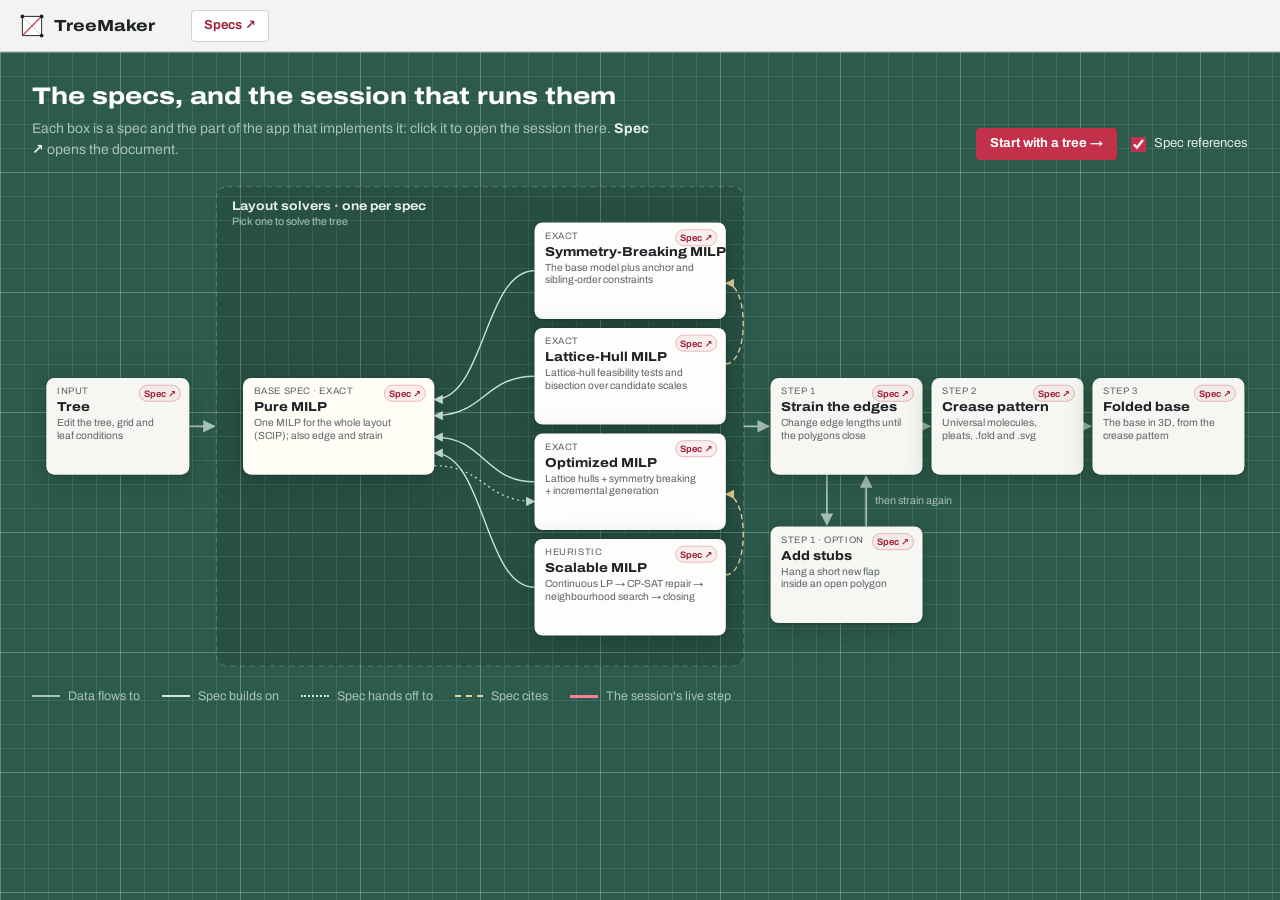
==== commit 8f4eac1c: "Per-edge room and cost for straining; a slimmer landing map Straining (closing spec P:8, D:7, update" ====
--- a/src/TreeMaker.Web/wwwroot/index.html
+++ b/src/TreeMaker.Web/wwwroot/index.html
@@ -7,7 +7,7 @@
   <link rel="preconnect" href="https://fonts.googleapis.com">
   <link rel="preconnect" href="https://fonts.gstatic.com" crossorigin>
   <link rel="stylesheet" href="https://fonts.googleapis.com/css2?family=Archivo:wdth,wght@62..125,400..800&display=swap">
-  <link rel="stylesheet" href="styles.css?v=20261102o">
+  <link rel="stylesheet" href="styles.css?v=20261102q">
 </head>
 <body data-view="map">
   <!-- ───────────── Top bar: the way back to the map, and where you are ───────────── -->
@@ -36,12 +36,11 @@
   <main id="mapView" class="map-view">
     <div class="map-head">
       <div>
-        <h1>Pick a spec to run, or a step to continue</h1>
-        <p>Each box is one specification document and the part of the app that implements it. A tree goes into one of the layout solvers, and the session carries the layout it finds on to closing the polygons and the crease pattern. Click a box to open it; <b>← Map</b> brings you back here. A box's <b>Spec ↗</b> tag opens its document in a separate tab: the models, the algorithms and why they are exact.</p>
+        <h1>The specs, and the session that runs them</h1>
+        <p>Each box is a spec and the part of the app that implements it: click it to open the session there. <b>Spec ↗</b> opens the document.</p>
       </div>
       <div class="map-tools">
-        <button id="mapOpen" type="button" class="on-mat">Open a file…</button>
-        <a id="mapSpecs" class="on-mat button-like" href="docs.html#/" target="treemaker-specs">Read the specs ↗</a>
+        <a id="mapContinue" class="bench-go" href="#/tree">Start with a tree</a>
         <label class="check on-mat-check"><input id="showRefs" type="checkbox" checked> Spec references</label>
       </div>
     </div>
@@ -53,15 +52,8 @@
       <span><i class="lg build"></i>Spec builds on</span>
       <span><i class="lg hand"></i>Spec hands off to</span>
       <span><i class="lg cite"></i>Spec cites</span>
-      <span><i class="lg held"></i>Holds the session's current result</span>
+      <span><i class="lg held"></i>The session's live step</span>
     </div>
-    <section class="bench" aria-labelledby="benchTitle">
-      <div class="bench-head">
-        <h2 id="benchTitle">The session</h2>
-        <p>One document from a tree to a crease pattern: every step with its settings, input and output. Each box above opens the session at its step. It is kept in this browser between visits; <b>Save the session</b> writes it to a file.</p>
-      </div>
-      <div id="benchCards" class="bench-cards"></div>
-    </section>
   </main>
 
   <!-- ───────────── The workspace: one node of the map ───────────── -->
@@ -287,6 +279,15 @@
               <span id="strainProgress" class="strain-progress" aria-live="polite"></span>
               <button id="strainCancel" type="button" class="quiet small" hidden>Cancel</button>
             </div>
+            <details id="edgeStrainBox" class="edge-strain">
+              <summary><b>Per-edge room and cost</b> <span id="edgeStrainSummary" class="muted">every edge alike</span></summary>
+              <p class="btn-note">Both ways above strain every edge within its <b>room</b> times the bounds: 0 (or Lock) keeps the edge's length, 2 lets it strain twice as far. <b>Cost</b> weighs an edge's strain when the least strain is chosen, so a costly edge strains last. <span class="ref" data-doc="closing">D:7</span></p>
+              <table class="edge-strain-table">
+                <thead><tr><th>Edge</th><th>Length</th><th>Lock</th><th>Room ×</th><th>Cost</th></tr></thead>
+                <tbody id="edgeStrainRows"></tbody>
+              </table>
+              <button id="edgeStrainReset" type="button" class="quiet small">Every edge alike</button>
+            </details>
                 </section>
       <section class="block move-block stub-block" data-nodes="stubs">
         <h2>Add stubs</h2>
@@ -570,18 +571,18 @@
 
   <input id="fileInput" type="file" accept=".json,application/json" hidden>
 
-  <script src="nodes.js?v=20261102o"></script>
-  <script src="workbench.js?v=20261102o"></script>
-  <script src="tree-editor.js?v=20261102o"></script>
-  <script src="polygons.js?v=20261102o"></script>
-  <script src="stubs.js?v=20261102o"></script>
-  <script src="workflow.js?v=20261102o"></script>
-  <script src="linked.js?v=20261102o"></script>
-  <script src="folded.js?v=20261102o"></script>
-  <script src="files.js?v=20261102o"></script>
-  <script src="solvers.js?v=20261102o"></script>
-  <script src="map.js?v=20261102o"></script>
-  <script src="specs.js?v=20261102o"></script>
-  <script src="app.js?v=20261102o"></script>
+  <script src="nodes.js?v=20261102q"></script>
+  <script src="workbench.js?v=20261102q"></script>
+  <script src="tree-editor.js?v=20261102q"></script>
+  <script src="polygons.js?v=20261102q"></script>
+  <script src="stubs.js?v=20261102q"></script>
+  <script src="workflow.js?v=20261102q"></script>
+  <script src="linked.js?v=20261102q"></script>
+  <script src="folded.js?v=20261102q"></script>
+  <script src="files.js?v=20261102q"></script>
+  <script src="solvers.js?v=20261102q"></script>
+  <script src="map.js?v=20261102q"></script>
+  <script src="specs.js?v=20261102q"></script>
+  <script src="app.js?v=20261102q"></script>
 </body>
 </html>
--- a/src/TreeMaker.Web/wwwroot/styles.css
+++ b/src/TreeMaker.Web/wwwroot/styles.css
@@ -1503,3 +1503,14 @@
 .strain-run input { width: 64px; }
 .strain-progress { font-weight: 650; color: var(--beni); }
 .strain-progress:empty { display: none; }
+
+/* Per-edge room and cost in the strain step (workflow.js renderEdgeStrain). */
+.edge-strain { margin-top: 10px; font-size: 13px; }
+.edge-strain summary { cursor: pointer; }
+.edge-strain-table { border-collapse: collapse; margin: 6px 0 8px; font-size: 12.5px; }
+.edge-strain-table th { text-align: left; font-weight: 650; color: var(--ink-soft); padding: 2px 10px 4px 0; }
+.edge-strain-table td { padding: 2px 10px 2px 0; }
+.edge-strain-table input[type="number"] { width: 64px; height: 26px; }
+.edge-strain-table input:disabled { opacity: .4; }
+.edge-strain-table { width: auto; }
+.edge-strain .btn-note { max-width: 760px; }
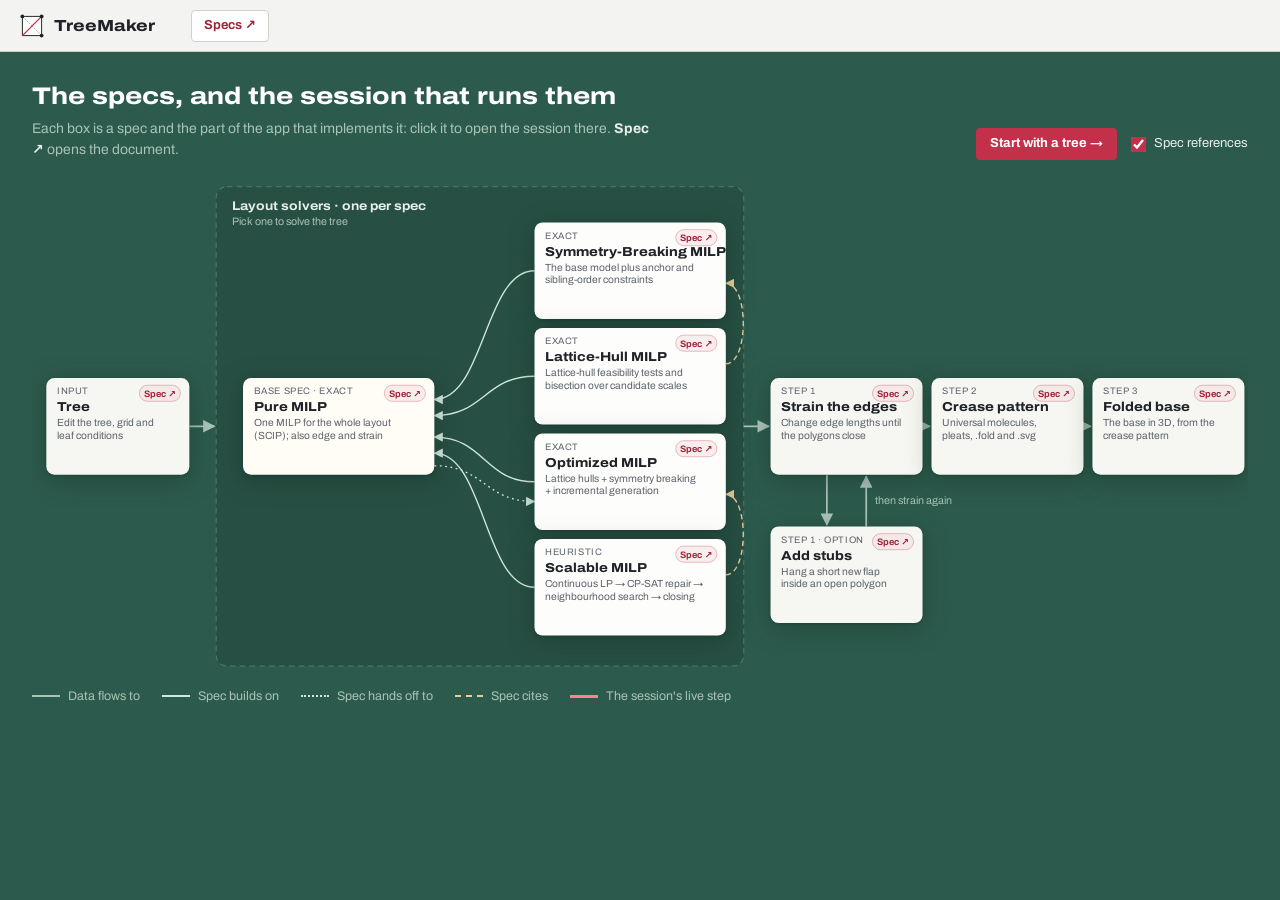
==== commit 6daf7d54: "Landing New session; Go back only on frozen steps; tree status follows edits; no mat grid - The map " ====
--- a/src/TreeMaker.Web/wwwroot/index.html
+++ b/src/TreeMaker.Web/wwwroot/index.html
@@ -7,7 +7,7 @@
   <link rel="preconnect" href="https://fonts.googleapis.com">
   <link rel="preconnect" href="https://fonts.gstatic.com" crossorigin>
   <link rel="stylesheet" href="https://fonts.googleapis.com/css2?family=Archivo:wdth,wght@62..125,400..800&display=swap">
-  <link rel="stylesheet" href="styles.css?v=20261102q">
+  <link rel="stylesheet" href="styles.css?v=20261102s">
 </head>
 <body data-view="map">
   <!-- ───────────── Top bar: the way back to the map, and where you are ───────────── -->
@@ -41,6 +41,7 @@
       </div>
       <div class="map-tools">
         <a id="mapContinue" class="bench-go" href="#/tree">Start with a tree</a>
+        <button id="mapNew" type="button" class="on-mat" title="Start an empty session: the current one is replaced (save it first to keep it)">New session</button>
         <label class="check on-mat-check"><input id="showRefs" type="checkbox" checked> Spec references</label>
       </div>
     </div>
@@ -69,7 +70,7 @@
           <button id="docNew" type="button" class="quiet small" title="Start a new session from the tree of step 1">New session</button>
         </div>
         <ol id="docOutline" class="outline-list"></ol>
-        <p class="hint">Only the last step can be changed. To change an earlier one, delete the steps below it (“Delete this and below”).</p>
+        <p class="hint">Only the last step can be changed. To change an earlier one, use its “Go back to this result”.</p>
       </div>
     </aside>
 
@@ -571,18 +572,18 @@
 
   <input id="fileInput" type="file" accept=".json,application/json" hidden>
 
-  <script src="nodes.js?v=20261102q"></script>
-  <script src="workbench.js?v=20261102q"></script>
-  <script src="tree-editor.js?v=20261102q"></script>
-  <script src="polygons.js?v=20261102q"></script>
-  <script src="stubs.js?v=20261102q"></script>
-  <script src="workflow.js?v=20261102q"></script>
-  <script src="linked.js?v=20261102q"></script>
-  <script src="folded.js?v=20261102q"></script>
-  <script src="files.js?v=20261102q"></script>
-  <script src="solvers.js?v=20261102q"></script>
-  <script src="map.js?v=20261102q"></script>
-  <script src="specs.js?v=20261102q"></script>
-  <script src="app.js?v=20261102q"></script>
+  <script src="nodes.js?v=20261102s"></script>
+  <script src="workbench.js?v=20261102s"></script>
+  <script src="tree-editor.js?v=20261102s"></script>
+  <script src="polygons.js?v=20261102s"></script>
+  <script src="stubs.js?v=20261102s"></script>
+  <script src="workflow.js?v=20261102s"></script>
+  <script src="linked.js?v=20261102s"></script>
+  <script src="folded.js?v=20261102s"></script>
+  <script src="files.js?v=20261102s"></script>
+  <script src="solvers.js?v=20261102s"></script>
+  <script src="map.js?v=20261102s"></script>
+  <script src="specs.js?v=20261102s"></script>
+  <script src="app.js?v=20261102s"></script>
 </body>
 </html>
--- a/src/TreeMaker.Web/wwwroot/styles.css
+++ b/src/TreeMaker.Web/wwwroot/styles.css
@@ -369,13 +369,6 @@
   min-width: 0;
   padding: 0 32px 48px;
   background-color: var(--mat);
-  background-image:
-    linear-gradient(var(--mat-line-strong) 1px, transparent 1px),
-    linear-gradient(90deg, var(--mat-line-strong) 1px, transparent 1px),
-    linear-gradient(var(--mat-line) 1px, transparent 1px),
-    linear-gradient(90deg, var(--mat-line) 1px, transparent 1px);
-  background-size: 120px 120px, 120px 120px, 24px 24px, 24px 24px;
-  background-position: -1px -1px;
   color: var(--mat-ink);
 }
 
@@ -833,12 +826,6 @@
   min-height: calc(100vh - var(--topbar));
   padding: 26px 32px 56px;
   background-color: var(--mat);
-  background-image:
-    linear-gradient(var(--mat-line-strong) 1px, transparent 1px),
-    linear-gradient(90deg, var(--mat-line-strong) 1px, transparent 1px),
-    linear-gradient(var(--mat-line) 1px, transparent 1px),
-    linear-gradient(90deg, var(--mat-line) 1px, transparent 1px);
-  background-size: 120px 120px, 120px 120px, 24px 24px, 24px 24px;
   color: var(--mat-ink);
 }
 .map-head { display: flex; justify-content: space-between; align-items: flex-end; gap: 24px; flex-wrap: wrap; max-width: 1360px; margin: 0 auto 16px; }
@@ -1328,7 +1315,6 @@
 .doc-time { font-size: 12px; color: var(--ink-soft); }
 .back-to-result { margin-left: auto; }
 .back-to-result:hover { border-color: var(--ink); color: var(--ink); }
-.back-to-result + .delete-below { margin-left: 0; }
 .delete-below { margin-left: auto; }
 .delete-below:hover { border-color: var(--beni); color: var(--beni); }
 .final-delete { margin-left: auto; align-self: flex-start; }
@@ -1361,7 +1347,8 @@
 .final-notes .doc-open.no { color: #ffb3c0; }
 .final-notes .doc-open.ok { color: #a8e6c1; }
 .final-notes .running { color: #fff; font-weight: 650; }
-.doc-step.final .toolbar { padding-left: 0; padding-right: 0; }
+/* Inside the live step's frame the metrics bar stays within the frame. */
+.doc-step.final .toolbar { margin-left: 0; margin-right: 0; padding: 10px 14px; border-radius: 6px; }
 
 /* What can follow. */
 .next-menu { margin-top: 18px; background: var(--panel); color: var(--ink); border-radius: 8px; padding: 16px 18px; }
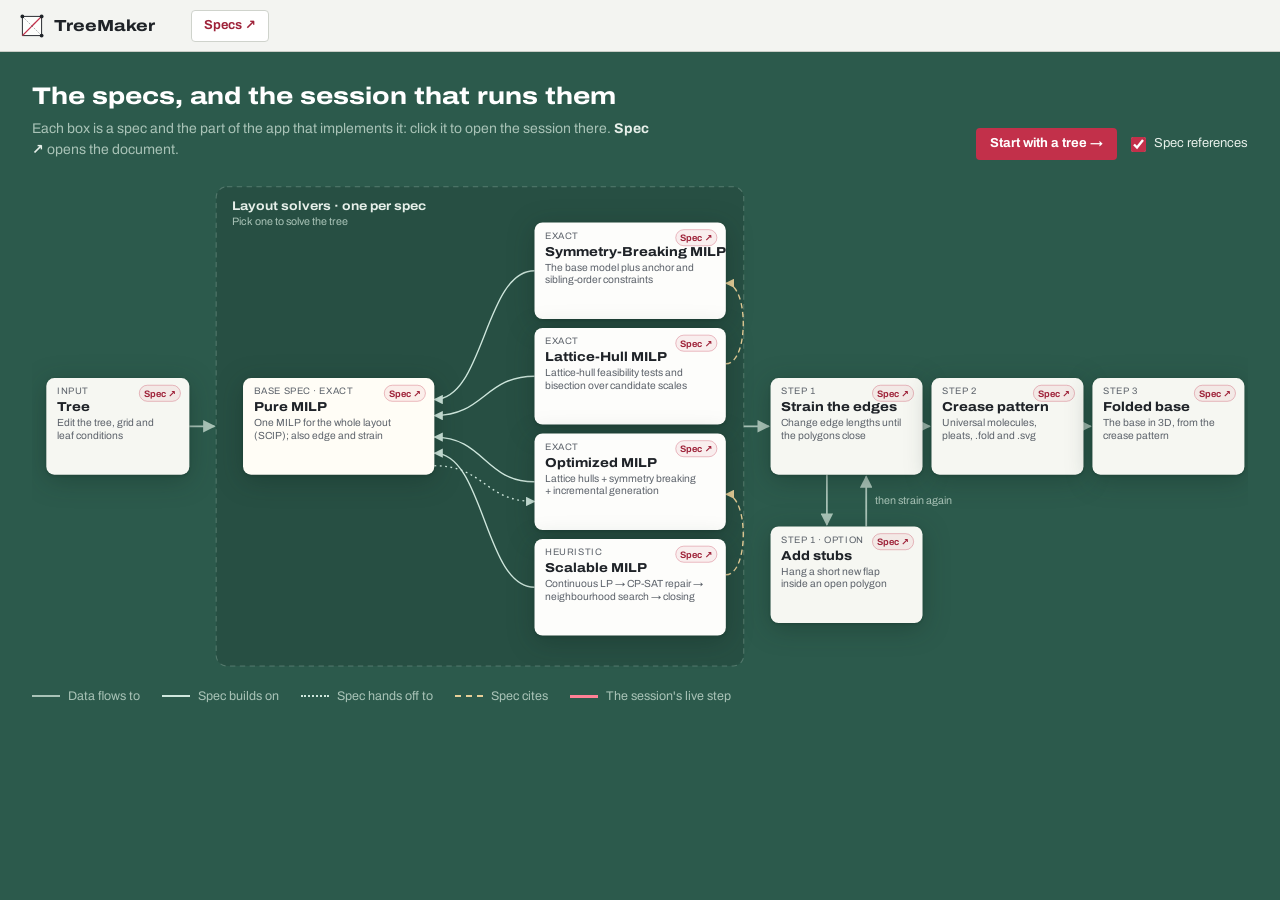
==== commit f135bc67: "Suggested per-edge room from the strain LP; one expander style; Solve at the foot of the settings; R" ====
--- a/src/TreeMaker.Web/wwwroot/index.html
+++ b/src/TreeMaker.Web/wwwroot/index.html
@@ -7,7 +7,7 @@
   <link rel="preconnect" href="https://fonts.googleapis.com">
   <link rel="preconnect" href="https://fonts.gstatic.com" crossorigin>
   <link rel="stylesheet" href="https://fonts.googleapis.com/css2?family=Archivo:wdth,wght@62..125,400..800&display=swap">
-  <link rel="stylesheet" href="styles.css?v=20261102s">
+  <link rel="stylesheet" href="styles.css?v=20261102v">
 </head>
 <body data-view="map">
   <!-- ───────────── Top bar: the way back to the map, and where you are ───────────── -->
@@ -229,12 +229,20 @@
       </section>
 
       <section class="block" data-nodes="pure sym hull optimized scalable">
+        <div class="fields three time-limits">
+          <label class="field" title="The whole solve stops after this long and returns its best layout so far; empty or 0 for no limit">Time limit (s)
+            <input id="timeLimit" type="number" min="0" step="1" value="60" placeholder="None">
+          </label>
+          <label class="field" data-nodes="scalable" title="Stages 2 and 4: the most any one CP-SAT window model may take, within the time limit">Per window model (s)
+            <input id="optWindowSec" type="number" min="1" step="1" value="20">
+          </label>
+          <label class="field" data-nodes="scalable" title="Stage 3: the most any one neighbourhood re-solve may take, within the time limit">Per neighbourhood re-solve (s)
+            <input id="optLnsSec" type="number" min="1" step="1" value="10">
+          </label>
+        </div>
         <details class="solver">
-          <summary>Solver settings <span id="solverSummary" class="muted">1% gap, 60 s limit</span></summary>
+          <summary>Solver settings <span id="solverSummary" class="muted">1% gap</span></summary>
           <div class="fields three">
-            <label class="field">Time limit (s)
-              <input id="timeLimit" type="number" min="0" step="1" value="60" placeholder="None">
-            </label>
             <label class="field" id="gapField">Relative gap
               <input id="relativeGap" type="number" min="0" step="any" value="0.01">
             </label>
@@ -283,11 +291,16 @@
             <details id="edgeStrainBox" class="edge-strain">
               <summary><b>Per-edge room and cost</b> <span id="edgeStrainSummary" class="muted">every edge alike</span></summary>
               <p class="btn-note">Both ways above strain every edge within its <b>room</b> times the bounds: 0 (or Lock) keeps the edge's length, 2 lets it strain twice as far. <b>Cost</b> weighs an edge's strain when the least strain is chosen, so a costly edge strains last. <span class="ref" data-doc="closing">D:7</span></p>
+              <p class="btn-note"><b>Needs</b> is the strain the boundary LP puts on each edge to make the hull's sides tight, with every edge alike (A:3). The edges it strains come first; the others need none to close the boundary. <span class="ref" data-doc="closing">A:3</span></p>
               <table class="edge-strain-table">
-                <thead><tr><th>Edge</th><th>Length</th><th>Lock</th><th>Room ×</th><th>Cost</th></tr></thead>
+                <thead><tr><th>Edge</th><th>Length</th><th>Needs</th><th>Lock</th><th>Room ×</th><th>Cost</th></tr></thead>
                 <tbody id="edgeStrainRows"></tbody>
               </table>
-              <button id="edgeStrainReset" type="button" class="quiet small">Every edge alike</button>
+              <div class="row gap-s">
+                <button id="edgeStrainSuggest" type="button" class="quiet small" hidden title="Lock every edge the boundary LP leaves alone, so only the edges that need strain change">Lock the edges that need none</button>
+                <button id="edgeStrainAll" type="button" class="quiet small" hidden>Show all edges</button>
+                <button id="edgeStrainReset" type="button" class="quiet small">Every edge alike</button>
+              </div>
             </details>
                 </section>
       <section class="block move-block stub-block" data-nodes="stubs">
@@ -315,13 +328,16 @@
             <p id="docBuildNote" class="btn-note"></p>
             <p class="btn-note">Fills every polygon with Lang's universal molecule (ridges, hinges, gussets), then folds it and checks every facet; the folded base shows below. <span class="ref" data-doc="crease">A:1</span></p>
                 </section>
+          <!-- A solve step's run buttons close its settings, on the left. -->
+          <div class="config-run" data-nodes="pure sym hull optimized scalable">
+            <button id="solve" class="solve" type="button">Solve <kbd>Ctrl ↵</kbd></button>
+            <button id="cancel" class="quiet" type="button" disabled>Cancel</button>
+          </div>
         </div>
       <div class="toolbar">
         <div id="analysis" class="analysis" aria-live="polite"></div>
         <div class="run">
           <span id="status" class="status" role="status">Ready</span>
-          <button id="cancel" class="on-mat" type="button" disabled>Cancel</button>
-          <button id="solve" class="solve" type="button">Solve <kbd>Ctrl ↵</kbd></button>
         </div>
       </div>
       <div id="analysisError" class="mat-error" hidden></div>
@@ -572,18 +588,18 @@
 
   <input id="fileInput" type="file" accept=".json,application/json" hidden>
 
-  <script src="nodes.js?v=20261102s"></script>
-  <script src="workbench.js?v=20261102s"></script>
-  <script src="tree-editor.js?v=20261102s"></script>
-  <script src="polygons.js?v=20261102s"></script>
-  <script src="stubs.js?v=20261102s"></script>
-  <script src="workflow.js?v=20261102s"></script>
-  <script src="linked.js?v=20261102s"></script>
-  <script src="folded.js?v=20261102s"></script>
-  <script src="files.js?v=20261102s"></script>
-  <script src="solvers.js?v=20261102s"></script>
-  <script src="map.js?v=20261102s"></script>
-  <script src="specs.js?v=20261102s"></script>
-  <script src="app.js?v=20261102s"></script>
+  <script src="nodes.js?v=20261102v"></script>
+  <script src="workbench.js?v=20261102v"></script>
+  <script src="tree-editor.js?v=20261102v"></script>
+  <script src="polygons.js?v=20261102v"></script>
+  <script src="stubs.js?v=20261102v"></script>
+  <script src="workflow.js?v=20261102v"></script>
+  <script src="linked.js?v=20261102v"></script>
+  <script src="folded.js?v=20261102v"></script>
+  <script src="files.js?v=20261102v"></script>
+  <script src="solvers.js?v=20261102v"></script>
+  <script src="map.js?v=20261102v"></script>
+  <script src="specs.js?v=20261102v"></script>
+  <script src="app.js?v=20261102v"></script>
 </body>
 </html>
--- a/src/TreeMaker.Web/wwwroot/styles.css
+++ b/src/TreeMaker.Web/wwwroot/styles.css
@@ -1359,7 +1359,6 @@
 .next-move.suggested { border-color: var(--beni); box-shadow: inset 3px 0 0 var(--beni); }
 .next-tag { position: absolute; top: 8px; right: 10px; font-size: 10px; font-weight: 700; text-transform: uppercase; letter-spacing: .05em; color: var(--beni); }
 .next-move .doc-spec { margin: 0; }
-.next-solver-row { grid-column: 1 / -1; display: flex; align-items: center; gap: 8px; font-size: 13px; }
 .next-menu #pickCard { margin: 0; box-shadow: none; padding: 0; background: none; }
 .next-menu #pickCard > h2 { font-size: 15px; }
 body:not([data-node="tree"]) .duo-tree .block-head .row, body:not([data-node="tree"]) .tree-tools .drag-chip, body:not([data-node="tree"]) .tree-tools .chip-label { display: none; }
@@ -1445,7 +1444,7 @@
 details[open] > summary::before { transform: rotate(90deg); }
 /* Folded sections share one look: a small bold summary line. */
 .about > summary, .tree-help-box > summary, .doc-more > summary, .sheet-key > summary, .model-size > summary, .more-results > summary {
-  font-size: 12px; font-weight: 650; color: var(--ink-soft); padding: 2px 0;
+  font-size: 12px; font-weight: 650; color: var(--ink-soft);
 }
 .final-head .about > summary { color: var(--mat-ink-soft); }
 .final-head .about p { margin: 4px 0 0; }
@@ -1484,8 +1483,9 @@
 .final-config > .move-block { grid-column: 1 / -1; }
 .close-ways { grid-template-columns: minmax(240px, 1fr) auto minmax(240px, 1fr); max-width: 760px; }
 .close-way button { white-space: nowrap; }
-.next-solver-row { grid-column: 1 / -1; display: flex; align-items: center; gap: 8px; font-size: 13px; font-weight: 650; }
-.next-solver-row select { width: auto; min-width: 200px; height: 30px; }
+/* A solve move's solver choice sits in its own card, beside its button. */
+.next-move .next-solver-row { display: flex; align-items: center; gap: 6px; margin-top: 6px; font-size: 12.5px; color: var(--ink-soft); }
+.next-move .next-solver-row select { width: auto; min-width: 0; max-width: 100%; height: 28px; font-size: 12.5px; }
 .strain-run { display: flex; flex-wrap: wrap; align-items: center; gap: 8px 14px; margin-top: 10px; font-size: 12.5px; }
 .strain-run input { width: 64px; }
 .strain-progress { font-weight: 650; color: var(--beni); }
@@ -1493,7 +1493,6 @@
 
 /* Per-edge room and cost in the strain step (workflow.js renderEdgeStrain). */
 .edge-strain { margin-top: 10px; font-size: 13px; }
-.edge-strain summary { cursor: pointer; }
 .edge-strain-table { border-collapse: collapse; margin: 6px 0 8px; font-size: 12.5px; }
 .edge-strain-table th { text-align: left; font-weight: 650; color: var(--ink-soft); padding: 2px 10px 4px 0; }
 .edge-strain-table td { padding: 2px 10px 2px 0; }
@@ -1501,3 +1500,25 @@
 .edge-strain-table input:disabled { opacity: .4; }
 .edge-strain-table { width: auto; }
 .edge-strain .btn-note { max-width: 760px; }
+
+.edge-strain-table tr.es-needed td:first-child { font-weight: 700; }
+.es-need { font-variant-numeric: tabular-nums; color: var(--ink-soft); }
+.es-needed .es-need { color: var(--beni); font-weight: 650; }
+
+/* Every expandable section looks the same: a bordered chip with a chevron that turns when open, so it reads as
+   "click to show more" wherever it is (on the paper panels or on the green mat). */
+details > summary {
+  display: inline-flex; align-items: center; gap: 6px; max-width: 100%;
+  padding: 4px 10px 4px 8px; border: 1px solid color-mix(in srgb, currentColor 30%, transparent); border-radius: 6px;
+  font-size: 13px; font-weight: 650; line-height: 1.35; cursor: pointer; user-select: none;
+}
+details > summary:hover { background: color-mix(in srgb, currentColor 9%, transparent); border-color: color-mix(in srgb, currentColor 55%, transparent); }
+details > summary::before { content: "▸"; width: auto; margin-right: 0; font-size: 12px; color: inherit; transition: transform .15s; }
+details[open] > summary { margin-bottom: 8px; background: color-mix(in srgb, currentColor 6%, transparent); }
+details > summary .muted { font-weight: 400; }
+
+/* The solve step's Solve and Cancel, at the foot of its settings, on the left. */
+.config-run { display: flex; align-items: center; gap: 10px; margin-top: 14px; padding-top: 14px; border-top: 1px solid var(--line, #d9ddd6); }
+.config-run[hidden] { display: none; }
+.final-config > .config-run { grid-column: 1 / -1; }
+.next-move > button { align-self: flex-start; margin-left: 0; }
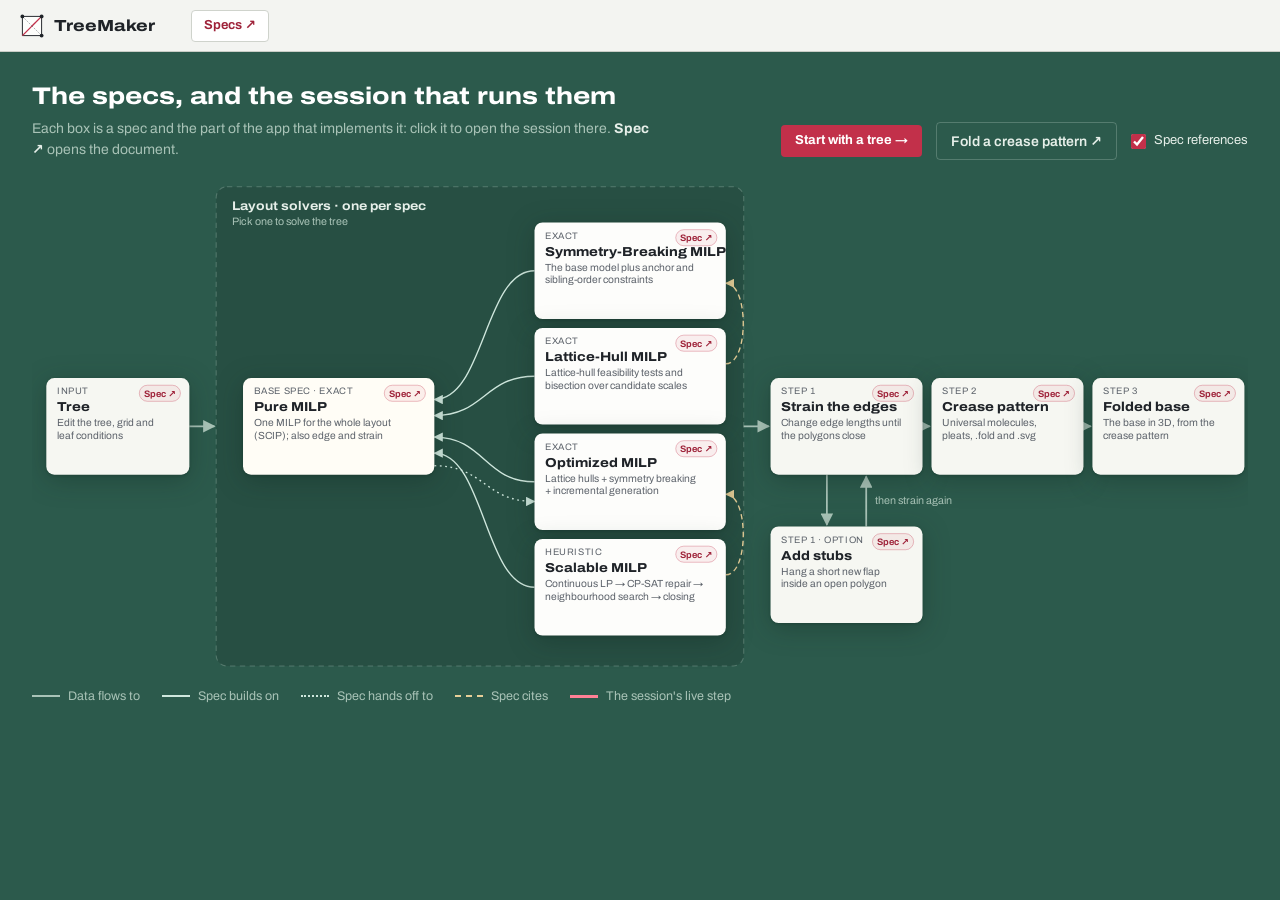
==== commit ee29125d: "Fold a crease pattern: a side tool for any crease pattern, from SVG, FOLD or an image - cp.html / cp" ====
--- a/src/TreeMaker.Web/wwwroot/index.html
+++ b/src/TreeMaker.Web/wwwroot/index.html
@@ -7,7 +7,7 @@
   <link rel="preconnect" href="https://fonts.googleapis.com">
   <link rel="preconnect" href="https://fonts.gstatic.com" crossorigin>
   <link rel="stylesheet" href="https://fonts.googleapis.com/css2?family=Archivo:wdth,wght@62..125,400..800&display=swap">
-  <link rel="stylesheet" href="styles.css?v=20261102v">
+  <link rel="stylesheet" href="styles.css?v=20261102w">
 </head>
 <body data-view="map">
   <!-- ───────────── Top bar: the way back to the map, and where you are ───────────── -->
@@ -41,6 +41,7 @@
       </div>
       <div class="map-tools">
         <a id="mapContinue" class="bench-go" href="#/tree">Start with a tree</a>
+        <a id="mapCp" class="on-mat button-like map-side" href="cp.html" target="treemaker-cp" title="A side tool, apart from the session: open a crease pattern (SVG, FOLD or an image) and see it folded flat">Fold a crease pattern ↗</a>
         <button id="mapNew" type="button" class="on-mat" title="Start an empty session: the current one is replaced (save it first to keep it)">New session</button>
         <label class="check on-mat-check"><input id="showRefs" type="checkbox" checked> Spec references</label>
       </div>
@@ -588,18 +589,18 @@
 
   <input id="fileInput" type="file" accept=".json,application/json" hidden>
 
-  <script src="nodes.js?v=20261102v"></script>
-  <script src="workbench.js?v=20261102v"></script>
-  <script src="tree-editor.js?v=20261102v"></script>
-  <script src="polygons.js?v=20261102v"></script>
-  <script src="stubs.js?v=20261102v"></script>
-  <script src="workflow.js?v=20261102v"></script>
-  <script src="linked.js?v=20261102v"></script>
-  <script src="folded.js?v=20261102v"></script>
-  <script src="files.js?v=20261102v"></script>
-  <script src="solvers.js?v=20261102v"></script>
-  <script src="map.js?v=20261102v"></script>
-  <script src="specs.js?v=20261102v"></script>
-  <script src="app.js?v=20261102v"></script>
+  <script src="nodes.js?v=20261102w"></script>
+  <script src="workbench.js?v=20261102w"></script>
+  <script src="tree-editor.js?v=20261102w"></script>
+  <script src="polygons.js?v=20261102w"></script>
+  <script src="stubs.js?v=20261102w"></script>
+  <script src="workflow.js?v=20261102w"></script>
+  <script src="linked.js?v=20261102w"></script>
+  <script src="folded.js?v=20261102w"></script>
+  <script src="files.js?v=20261102w"></script>
+  <script src="solvers.js?v=20261102w"></script>
+  <script src="map.js?v=20261102w"></script>
+  <script src="specs.js?v=20261102w"></script>
+  <script src="app.js?v=20261102w"></script>
 </body>
 </html>
--- a/src/TreeMaker.Web/wwwroot/styles.css
+++ b/src/TreeMaker.Web/wwwroot/styles.css
@@ -1522,3 +1522,45 @@
 .config-run[hidden] { display: none; }
 .final-config > .config-run { grid-column: 1 / -1; }
 .next-move > button { align-self: flex-start; margin-left: 0; }
+
+/* ───────────── The crease-pattern page (cp.html): a side tool ───────────── */
+body[data-page="cp"] { background: var(--mat); color: var(--mat-ink); min-height: 100vh; }
+.cp-page { max-width: 1440px; margin: 0 auto; padding: 24px 28px 56px; }
+.cp-intro h1 { margin: 0 0 6px; font-size: 24px; font-weight: 760; font-stretch: 118%; color: #fff; }
+.cp-intro p { max-width: 900px; margin: 0 0 18px; color: var(--mat-ink-soft); line-height: 1.5; }
+.cp-grid { display: grid; grid-template-columns: minmax(260px, 0.8fr) minmax(320px, 1.1fr) minmax(320px, 1.1fr); gap: 16px; align-items: start; }
+@media (max-width: 1100px) { .cp-grid { grid-template-columns: 1fr; } }
+.cp-panel { background: var(--panel); color: var(--ink); border-radius: 8px; padding: 14px 16px; }
+.cp-panel h2 { margin: 0 0 10px; font-size: 15px; }
+.cp-head { display: flex; justify-content: space-between; align-items: baseline; gap: 10px; flex-wrap: wrap; }
+.cp-drop { display: block; border: 1.5px dashed #b9beb7; border-radius: 8px; padding: 18px 14px; text-align: center; cursor: pointer; background: var(--paper); font-size: 13px; }
+.cp-drop.over, .cp-drop:hover { border-color: var(--beni); }
+.cp-drop input { display: block; margin: 0 auto 8px; }
+.cp-options { display: flex; flex-wrap: wrap; gap: 8px 14px; align-items: center; margin-top: 10px; font-size: 13px; }
+.cp-options input[type="number"] { width: 64px; height: 28px; }
+.cp-how { margin-top: 10px; font-size: 13px; }
+.cp-how p { margin: 6px 0 0; line-height: 1.45; }
+.cp-view { background: #fff; border: 1px solid #d9ddd6; border-radius: 6px; margin-bottom: 10px; }
+.cp-view svg { display: block; width: 100%; aspect-ratio: 1; }
+.cp-line { stroke-width: 0.004; stroke-linecap: round; }
+.cp-line.k-M { stroke: #c2304a; }
+.cp-line.k-V { stroke: #1f4e8c; stroke-dasharray: 0.02 0.01; }
+.cp-line.k-U { stroke: #333; }
+.cp-line.k-F { stroke: #9aa39c; stroke-dasharray: 0.006 0.008; }
+.cp-line.k-B { stroke: #111; stroke-width: 0.006; }
+.cp-hit { stroke: transparent; stroke-width: 0.02; cursor: pointer; }
+.cp-hit:hover { stroke: rgba(255, 128, 149, .35); }
+.cp-bad { fill: none; stroke: #e0475e; stroke-width: 0.006; }
+.cp-face { fill: rgba(222, 120, 140, .16); stroke: rgba(80, 20, 30, .55); }
+.cp-face.back { fill: rgba(40, 110, 160, .14); }
+.cp-legend { font-size: 12px; color: var(--ink-soft); display: inline-flex; align-items: center; gap: 4px 6px; flex-wrap: wrap; }
+.cp-legend i { display: inline-block; width: 18px; height: 0; border-top: 2px solid; margin-left: 6px; }
+.cp-legend .lg-m { border-color: #c2304a; } .cp-legend .lg-v { border-color: #1f4e8c; border-top-style: dashed; }
+.cp-legend .lg-u { border-color: #333; } .cp-legend .lg-f { border-color: #9aa39c; border-top-style: dotted; } .cp-legend .lg-b { border-color: #111; border-top-width: 3px; }
+.cp-verdict { font-weight: 700; margin: 4px 0; }
+.cp-verdict.good { color: #1d6a45; } .cp-verdict.bad { color: #b3263c; }
+.cp-messages { margin: 4px 0 8px; padding-left: 18px; font-size: 13px; }
+.btn-note.bad { color: #b3263c; }
+
+/* The map's side tool link. */
+.map-side { display: inline-flex; align-items: center; gap: 6px; }
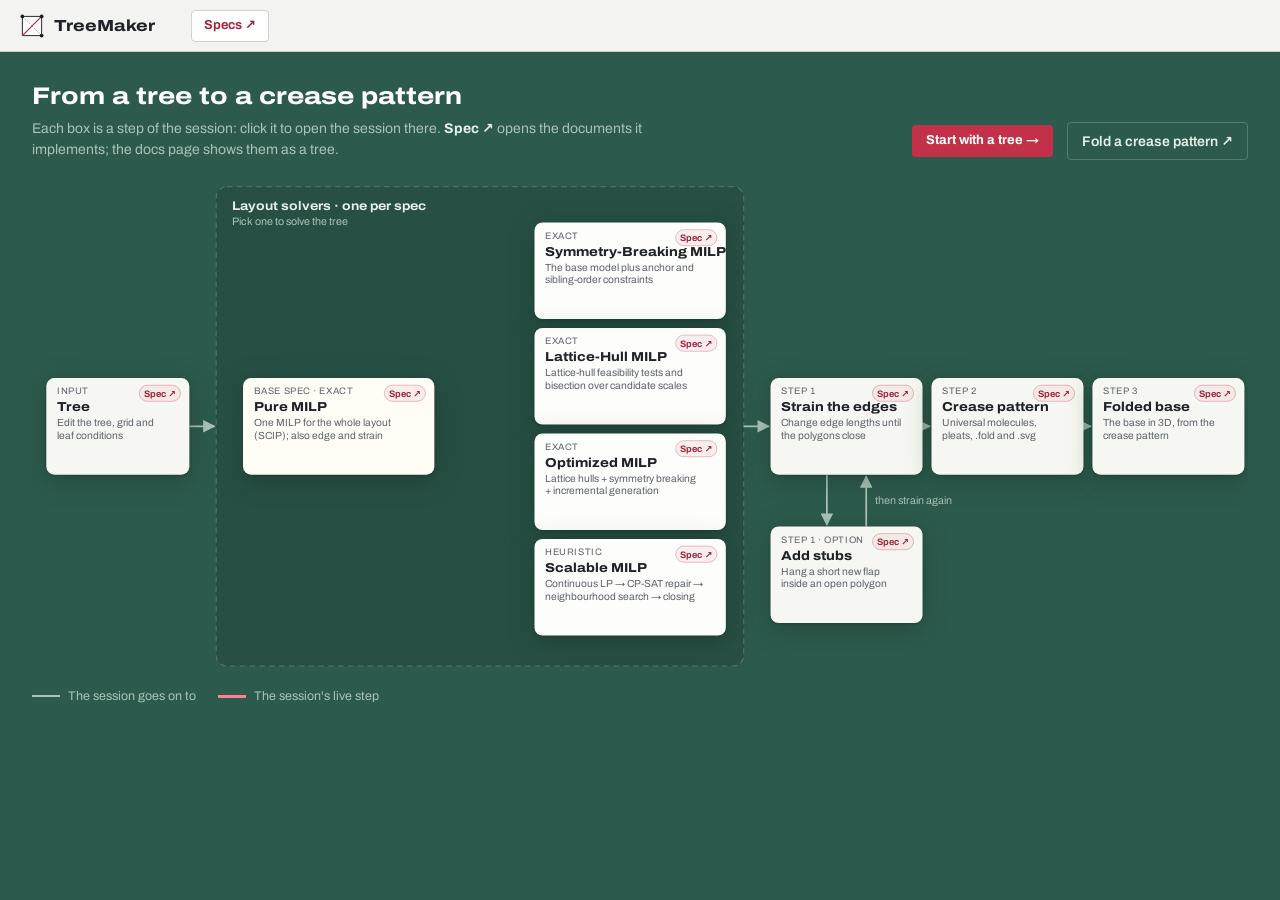
==== commit 174f8f59: "Docs as a tree: the docs page draws it, the map is the workflow, steps cite every doc they use - nod" ====
--- a/src/TreeMaker.Web/wwwroot/index.html
+++ b/src/TreeMaker.Web/wwwroot/index.html
@@ -7,7 +7,7 @@
   <link rel="preconnect" href="https://fonts.googleapis.com">
   <link rel="preconnect" href="https://fonts.gstatic.com" crossorigin>
   <link rel="stylesheet" href="https://fonts.googleapis.com/css2?family=Archivo:wdth,wght@62..125,400..800&display=swap">
-  <link rel="stylesheet" href="styles.css?v=20261102w">
+  <link rel="stylesheet" href="styles.css?v=20261102x">
 </head>
 <body data-view="map">
   <!-- ───────────── Top bar: the way back to the map, and where you are ───────────── -->
@@ -36,24 +36,20 @@
   <main id="mapView" class="map-view">
     <div class="map-head">
       <div>
-        <h1>The specs, and the session that runs them</h1>
-        <p>Each box is a spec and the part of the app that implements it: click it to open the session there. <b>Spec ↗</b> opens the document.</p>
+        <h1>From a tree to a crease pattern</h1>
+        <p>Each box is a step of the session: click it to open the session there. <b>Spec ↗</b> opens the documents it implements; the docs page shows them as a tree.</p>
       </div>
       <div class="map-tools">
         <a id="mapContinue" class="bench-go" href="#/tree">Start with a tree</a>
         <a id="mapCp" class="on-mat button-like map-side" href="cp.html" target="treemaker-cp" title="A side tool, apart from the session: open a crease pattern (SVG, FOLD or an image) and see it folded flat">Fold a crease pattern ↗</a>
         <button id="mapNew" type="button" class="on-mat" title="Start an empty session: the current one is replaced (save it first to keep it)">New session</button>
-        <label class="check on-mat-check"><input id="showRefs" type="checkbox" checked> Spec references</label>
       </div>
     </div>
     <div class="map-frame">
       <svg id="mapSvg" class="map-svg" viewBox="0 0 1360 560" role="group" aria-label="Map of the specs and steps"></svg>
     </div>
     <div class="map-legend">
-      <span><i class="lg flow"></i>Data flows to</span>
-      <span><i class="lg build"></i>Spec builds on</span>
-      <span><i class="lg hand"></i>Spec hands off to</span>
-      <span><i class="lg cite"></i>Spec cites</span>
+      <span><i class="lg flow"></i>The session goes on to</span>
       <span><i class="lg held"></i>The session's live step</span>
     </div>
   </main>
@@ -589,18 +585,18 @@
 
   <input id="fileInput" type="file" accept=".json,application/json" hidden>
 
-  <script src="nodes.js?v=20261102w"></script>
-  <script src="workbench.js?v=20261102w"></script>
-  <script src="tree-editor.js?v=20261102w"></script>
-  <script src="polygons.js?v=20261102w"></script>
-  <script src="stubs.js?v=20261102w"></script>
-  <script src="workflow.js?v=20261102w"></script>
-  <script src="linked.js?v=20261102w"></script>
-  <script src="folded.js?v=20261102w"></script>
-  <script src="files.js?v=20261102w"></script>
-  <script src="solvers.js?v=20261102w"></script>
-  <script src="map.js?v=20261102w"></script>
-  <script src="specs.js?v=20261102w"></script>
-  <script src="app.js?v=20261102w"></script>
+  <script src="nodes.js?v=20261102x"></script>
+  <script src="workbench.js?v=20261102x"></script>
+  <script src="tree-editor.js?v=20261102x"></script>
+  <script src="polygons.js?v=20261102x"></script>
+  <script src="stubs.js?v=20261102x"></script>
+  <script src="workflow.js?v=20261102x"></script>
+  <script src="linked.js?v=20261102x"></script>
+  <script src="folded.js?v=20261102x"></script>
+  <script src="files.js?v=20261102x"></script>
+  <script src="solvers.js?v=20261102x"></script>
+  <script src="map.js?v=20261102x"></script>
+  <script src="specs.js?v=20261102x"></script>
+  <script src="app.js?v=20261102x"></script>
 </body>
 </html>
--- a/src/TreeMaker.Web/wwwroot/styles.css
+++ b/src/TreeMaker.Web/wwwroot/styles.css
@@ -1564,3 +1564,11 @@
 
 /* The map's side tool link. */
 .map-side { display: inline-flex; align-items: center; gap: 6px; }
+
+/* The docs page: the documents as a tree. */
+.spec-tree { display: flex; flex-direction: column; gap: 10px; }
+.spec-tree .spec-card.child { margin-left: calc(var(--depth, 1) * 28px); border-left: 3px solid #cfd8d2; }
+.spec-card-parent { margin: 2px 0 0; font-size: 12px; color: var(--ink-soft); }
+.spec-group-note { margin: -4px 0 10px; }
+.spec-nav .nav-group { margin-top: 10px; font-size: 11px; font-weight: 700; text-transform: uppercase; letter-spacing: .05em; color: var(--ink-soft); list-style: none; }
+.spec-nav .nav-child { padding-left: calc(var(--depth, 1) * 14px); }
